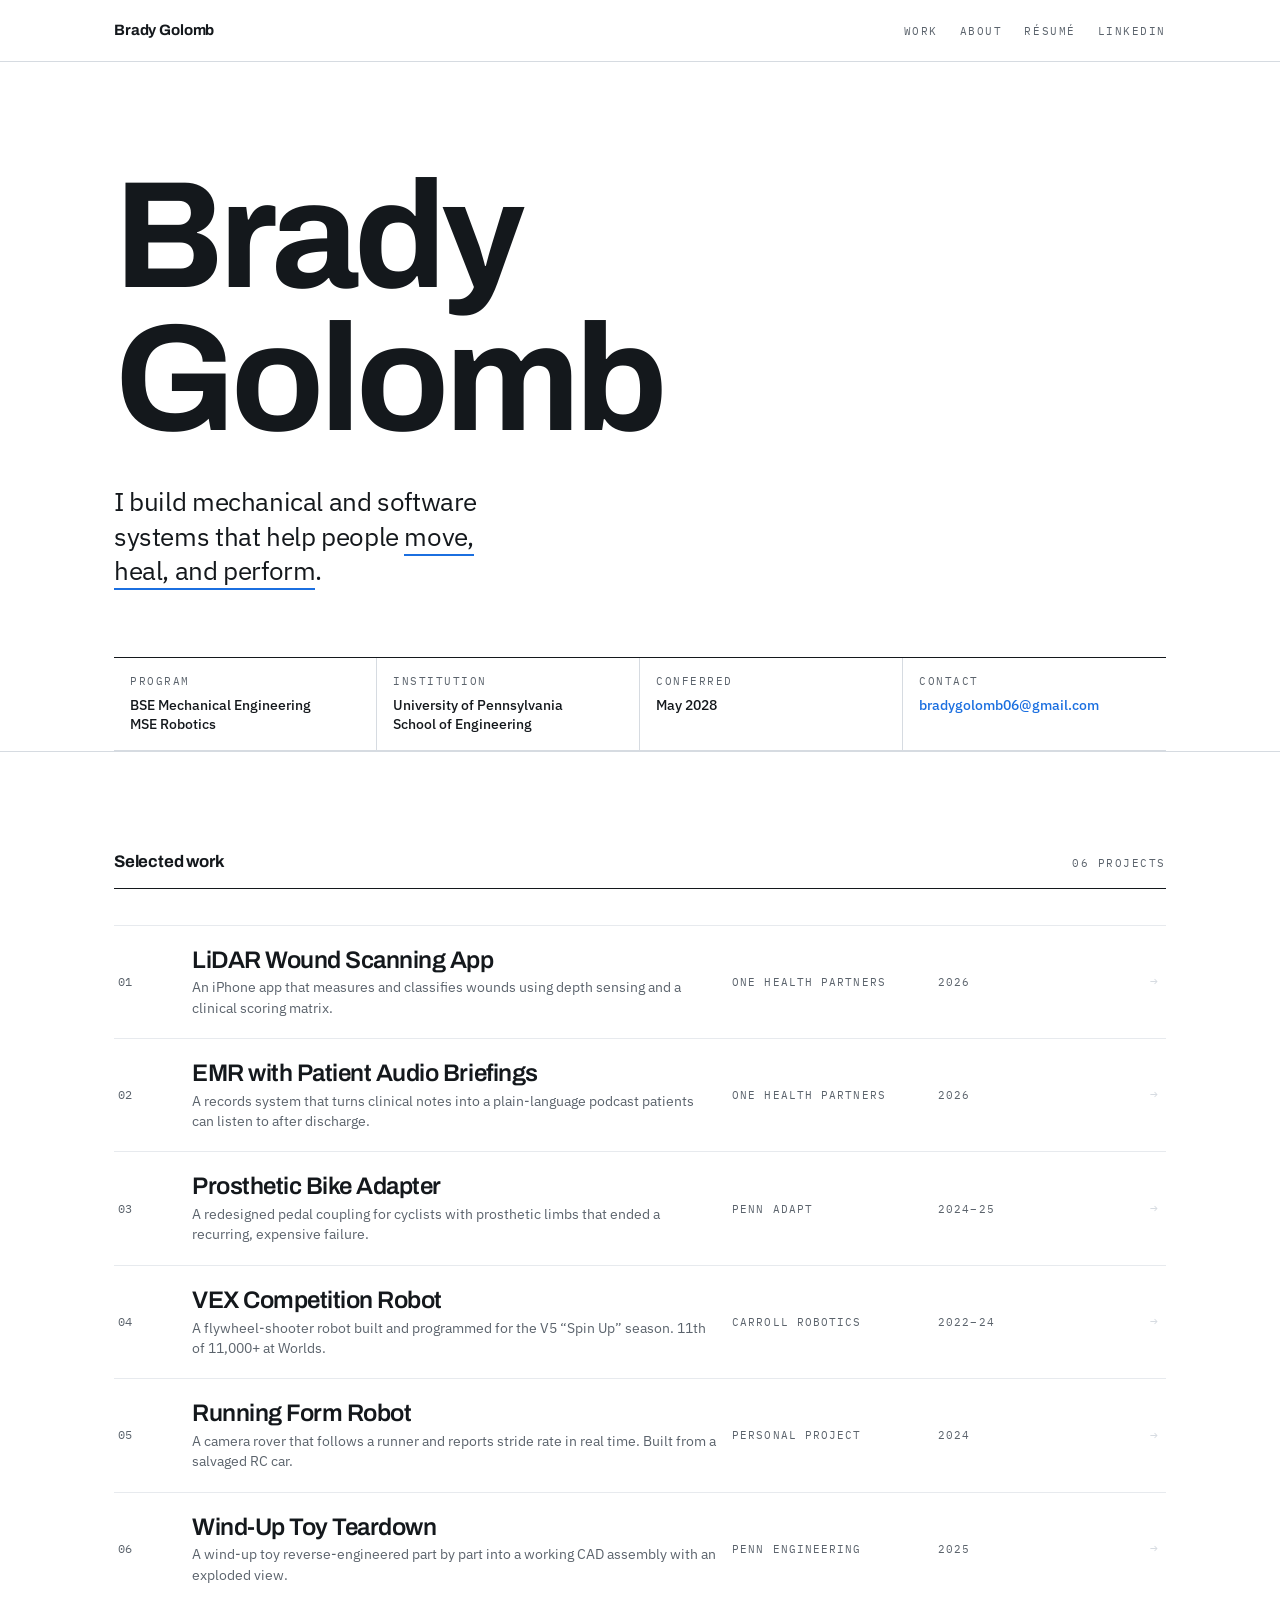
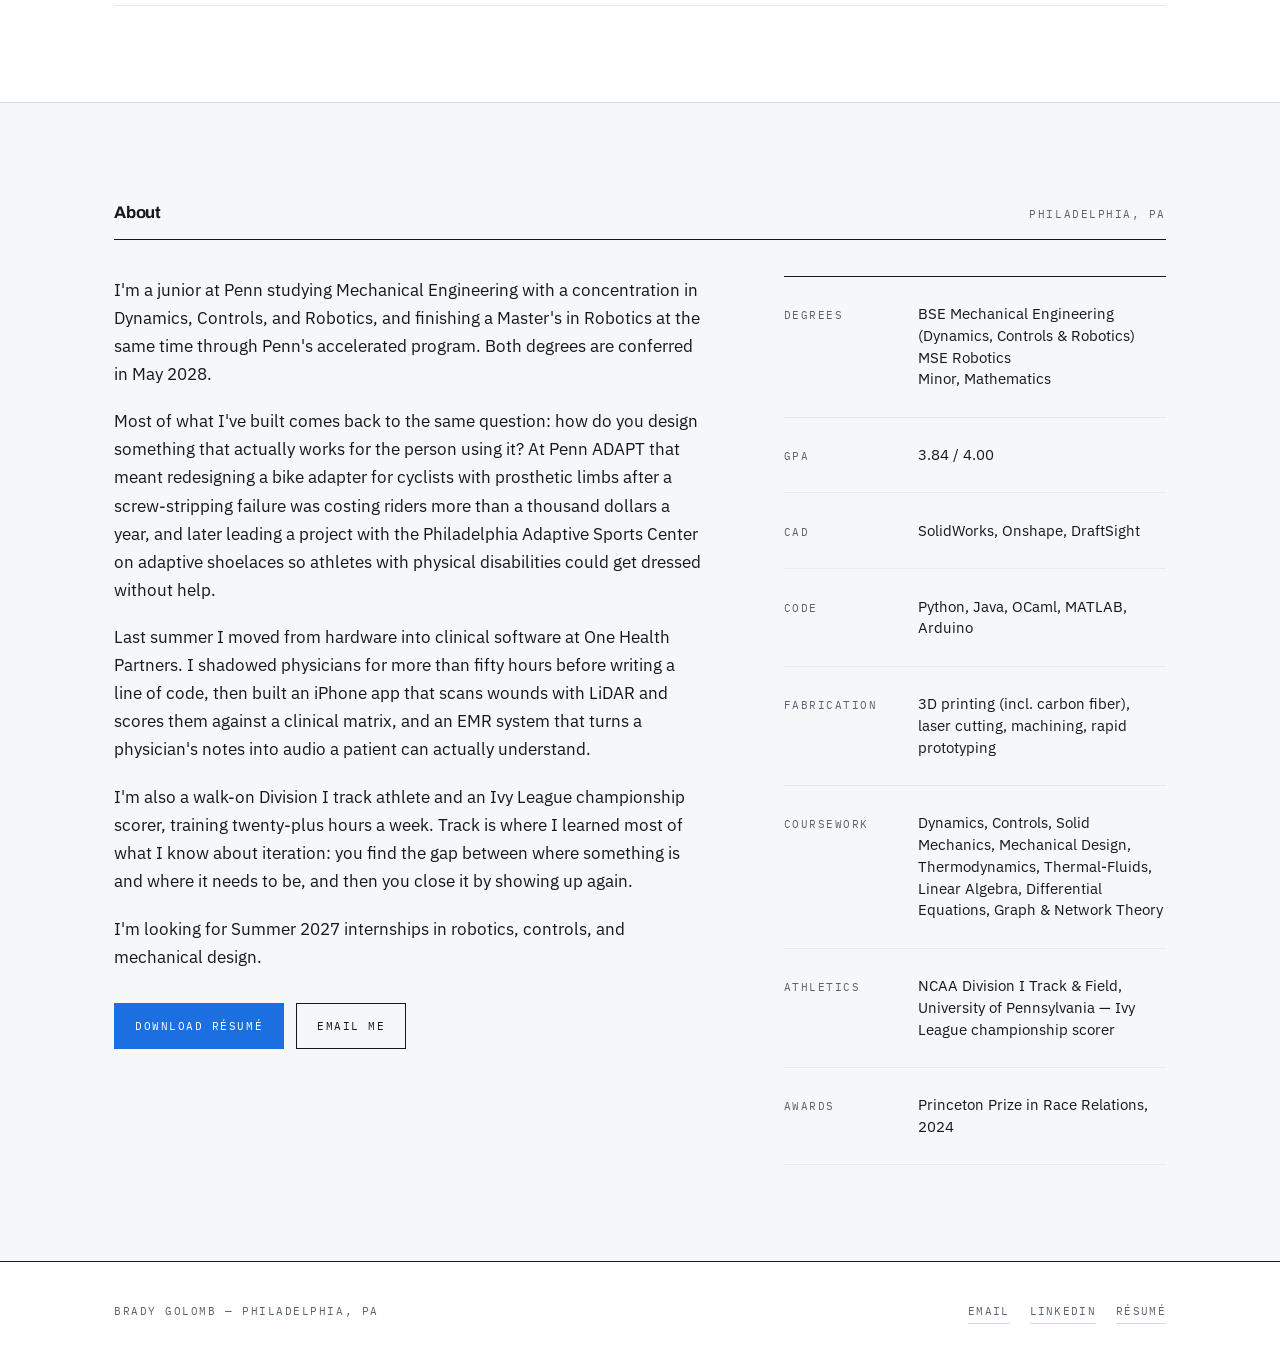
==== index.html @ 54116083 "Add files via upload" ====
<!DOCTYPE html>
<html lang="en">
<head>
<meta charset="utf-8">
<meta name="viewport" content="width=device-width, initial-scale=1">
<title>Brady Golomb — Mechanical Engineering &amp; Robotics</title>
<meta name="description" content="Brady Golomb builds assistive devices, medical software, and robots. BSE Mechanical Engineering and MSE Robotics at the University of Pennsylvania, 2028.">
<link rel="preconnect" href="https://fonts.googleapis.com">
<link rel="preconnect" href="https://fonts.gstatic.com" crossorigin>
<link href="https://fonts.googleapis.com/css2?family=Archivo:wght@600;700&family=IBM+Plex+Mono:wght@400;500&family=IBM+Plex+Sans:wght@400;500;600&display=swap" rel="stylesheet">
<link rel="stylesheet" href="style.css">
</head>
<body>

<header class="masthead">
  <div class="wrap masthead-inner">
    <a class="masthead-name" href="index.html">Brady Golomb</a>
    <nav class="masthead-nav">
      <a href="#work">Work</a>
      <a href="#about">About</a>
      <a href="resume.pdf">Résumé</a>
      <a href="https://www.linkedin.com/in/bradygolomb">LinkedIn</a>
    </nav>
  </div>
</header>

<section class="hero">
  <div class="wrap">
    <h1 class="h-display hero-name">Brady<br>Golomb</h1>
    <p class="hero-line">I build mechanical and software systems that help people <em>move, heal, and perform</em>.</p>
  </div>
  <div class="wrap">
    <div class="titleblock">
      <div class="tb-cell">
        <p class="label">Program</p>
        <p class="tb-val">BSE Mechanical Engineering<br>MSE Robotics</p>
      </div>
      <div class="tb-cell">
        <p class="label">Institution</p>
        <p class="tb-val">University of Pennsylvania<br>School of Engineering</p>
      </div>
      <div class="tb-cell">
        <p class="label">Conferred</p>
        <p class="tb-val">May 2028</p>
      </div>
      <div class="tb-cell">
        <p class="label">Contact</p>
        <p class="tb-val"><a href="mailto:bradygolomb06@gmail.com">bradygolomb06@gmail.com</a></p>
      </div>
    </div>
  </div>
</section>

<!-- ============================ WORK ============================ -->
<section class="band band-sheet" id="work">
  <div class="wrap">
    <div class="band-head">
      <h2>Selected work</h2>
      <p class="label count">06 projects</p>
    </div>

    <div class="index-list">

      <a class="index-row" href="wound-care-app.html">
        <div class="ix-num">01</div>
        <div>
          <div class="ix-title">LiDAR Wound Scanning App</div>
          <div class="ix-sub">An iPhone app that measures and classifies wounds using depth sensing and a clinical scoring matrix.</div>
        </div>
        <div class="ix-meta">One Health Partners</div>
        <div class="ix-meta">2026</div>
        <div class="ix-arrow">→</div>
      </a>

      <a class="index-row" href="emr-podcast.html">
        <div class="ix-num">02</div>
        <div>
          <div class="ix-title">EMR with Patient Audio Briefings</div>
          <div class="ix-sub">A records system that turns clinical notes into a plain-language podcast patients can listen to after discharge.</div>
        </div>
        <div class="ix-meta">One Health Partners</div>
        <div class="ix-meta">2026</div>
        <div class="ix-arrow">→</div>
      </a>

      <a class="index-row" href="bike-adapter.html">
        <div class="ix-num">03</div>
        <div>
          <div class="ix-title">Prosthetic Bike Adapter</div>
          <div class="ix-sub">A redesigned pedal coupling for cyclists with prosthetic limbs that ended a recurring, expensive failure.</div>
        </div>
        <div class="ix-meta">Penn ADAPT</div>
        <div class="ix-meta">2024–25</div>
        <div class="ix-arrow">→</div>
      </a>

      <a class="index-row" href="vex-robot.html">
        <div class="ix-num">04</div>
        <div>
          <div class="ix-title">VEX Competition Robot</div>
          <div class="ix-sub">A flywheel-shooter robot built and programmed for the V5 “Spin Up” season. 11th of 11,000+ at Worlds.</div>
        </div>
        <div class="ix-meta">Carroll Robotics</div>
        <div class="ix-meta">2022–24</div>
        <div class="ix-arrow">→</div>
      </a>

      <a class="index-row" href="running-robot.html">
        <div class="ix-num">05</div>
        <div>
          <div class="ix-title">Running Form Robot</div>
          <div class="ix-sub">A camera rover that follows a runner and reports stride rate in real time. Built from a salvaged RC car.</div>
        </div>
        <div class="ix-meta">Personal project</div>
        <div class="ix-meta">2024</div>
        <div class="ix-arrow">→</div>
      </a>

      <a class="index-row" href="wind-up-toy.html">
        <div class="ix-num">06</div>
        <div>
          <div class="ix-title">Wind-Up Toy Teardown</div>
          <div class="ix-sub">A wind-up toy reverse-engineered part by part into a working CAD assembly with an exploded view.</div>
        </div>
        <div class="ix-meta">Penn Engineering</div>
        <div class="ix-meta">2025</div>
        <div class="ix-arrow">→</div>
      </a>

    </div>
  </div>
</section>

<!-- ============================ ABOUT ============================ -->
<section class="band" id="about">
  <div class="wrap">
    <div class="band-head">
      <h2>About</h2>
      <p class="label count">Philadelphia, PA</p>
    </div>

    <div class="about-grid">
      <div class="prose">
        <p>I'm a junior at Penn studying Mechanical Engineering with a concentration in Dynamics, Controls, and Robotics, and finishing a Master's in Robotics at the same time through Penn's accelerated program. Both degrees are conferred in May 2028.</p>

        <p>Most of what I've built comes back to the same question: how do you design something that actually works for the person using it? At Penn ADAPT that meant redesigning a bike adapter for cyclists with prosthetic limbs after a screw-stripping failure was costing riders more than a thousand dollars a year, and later leading a project with the Philadelphia Adaptive Sports Center on adaptive shoelaces so athletes with physical disabilities could get dressed without help.</p>

        <p>Last summer I moved from hardware into clinical software at One Health Partners. I shadowed physicians for more than fifty hours before writing a line of code, then built an iPhone app that scans wounds with LiDAR and scores them against a clinical matrix, and an EMR system that turns a physician's notes into audio a patient can actually understand.</p>

        <p>I'm also a walk-on Division I track athlete and an Ivy League championship scorer, training twenty-plus hours a week. Track is where I learned most of what I know about iteration: you find the gap between where something is and where it needs to be, and then you close it by showing up again.</p>

        <p>I'm looking for Summer 2027 internships in robotics, controls, and mechanical design.</p>

        <div class="btn-row">
          <a class="btn btn-primary" href="resume.pdf">Download résumé</a>
          <a class="btn" href="mailto:bradygolomb06@gmail.com">Email me</a>
        </div>
      </div>

      <div>
        <div class="spec-table">
          <div class="spec-row">
            <p class="label">Degrees</p>
            <p class="spec-val">BSE Mechanical Engineering (Dynamics, Controls &amp; Robotics)<br>MSE Robotics<br>Minor, Mathematics</p>
          </div>
          <div class="spec-row">
            <p class="label">GPA</p>
            <p class="spec-val">3.84 / 4.00</p>
          </div>
          <div class="spec-row">
            <p class="label">CAD</p>
            <p class="spec-val">SolidWorks, Onshape, DraftSight</p>
          </div>
          <div class="spec-row">
            <p class="label">Code</p>
            <p class="spec-val">Python, Java, OCaml, MATLAB, Arduino</p>
          </div>
          <div class="spec-row">
            <p class="label">Fabrication</p>
            <p class="spec-val">3D printing (incl. carbon fiber), laser cutting, machining, rapid prototyping</p>
          </div>
          <div class="spec-row">
            <p class="label">Coursework</p>
            <p class="spec-val">Dynamics, Controls, Solid Mechanics, Mechanical Design, Thermodynamics, Thermal-Fluids, Linear Algebra, Differential Equations, Graph &amp; Network Theory</p>
          </div>
          <div class="spec-row">
            <p class="label">Athletics</p>
            <p class="spec-val">NCAA Division I Track &amp; Field, University of Pennsylvania — Ivy League championship scorer</p>
          </div>
          <div class="spec-row">
            <p class="label">Awards</p>
            <p class="spec-val">Princeton Prize in Race Relations, 2024</p>
          </div>
        </div>
      </div>
    </div>
  </div>
</section>

<footer class="foot">
  <div class="wrap foot-inner">
    <p class="label">Brady Golomb — Philadelphia, PA</p>
    <div class="foot-links">
      <a href="mailto:bradygolomb06@gmail.com">Email</a>
      <a href="https://www.linkedin.com/in/bradygolomb">LinkedIn</a>
      <a href="resume.pdf">Résumé</a>
    </div>
  </div>
</footer>

</body>
</html>
---- style.css ----
/* ============================================================
   Brady Golomb — portfolio
   Visual system: engineering drawing sheet
   ============================================================ */

:root {
  --paper:      #F6F7F9;
  --sheet:      #FFFFFF;
  --ink:        #14181C;
  --graphite:   #5B636C;
  --rule:       #D6DBE1;
  --rule-soft:  #E7EAEE;
  --select:     #1B6FE0;
  --select-dim: #E8F0FC;

  --f-display: 'Archivo', 'Helvetica Neue', Arial, sans-serif;
  --f-body:    'IBM Plex Sans', system-ui, sans-serif;
  --f-mono:    'IBM Plex Mono', ui-monospace, monospace;

  --gutter: clamp(20px, 5vw, 64px);
  --maxw: 1180px;
}

*, *::before, *::after { box-sizing: border-box; }

html { -webkit-text-size-adjust: 100%; }

body {
  margin: 0;
  background: var(--paper);
  color: var(--ink);
  font-family: var(--f-body);
  font-size: 17px;
  line-height: 1.65;
  -webkit-font-smoothing: antialiased;
}

a { color: inherit; }

img { max-width: 100%; display: block; }

.wrap {
  max-width: var(--maxw);
  margin: 0 auto;
  padding: 0 var(--gutter);
}

/* ---------- shared type roles ---------- */

.label {
  font-family: var(--f-mono);
  font-size: 11px;
  letter-spacing: 0.14em;
  text-transform: uppercase;
  color: var(--graphite);
  margin: 0;
}

.h-display {
  font-family: var(--f-display);
  font-weight: 700;
  letter-spacing: -0.03em;
  line-height: 0.94;
  margin: 0;
}

.prose p {
  margin: 0 0 1.15em;
  max-width: 68ch;
}

.prose p:last-child { margin-bottom: 0; }

.prose strong { font-weight: 600; }

/* ============================================================
   MASTHEAD
   ============================================================ */

.masthead {
  border-bottom: 1px solid var(--rule);
  background: var(--sheet);
}

.masthead-inner {
  display: flex;
  align-items: baseline;
  justify-content: space-between;
  gap: 24px;
  padding-top: 18px;
  padding-bottom: 18px;
  flex-wrap: wrap;
}

.masthead-name {
  font-family: var(--f-display);
  font-weight: 700;
  font-size: 15px;
  letter-spacing: -0.01em;
  text-decoration: none;
}

.masthead-nav {
  display: flex;
  gap: 22px;
}

.masthead-nav a {
  font-family: var(--f-mono);
  font-size: 11px;
  letter-spacing: 0.14em;
  text-transform: uppercase;
  color: var(--graphite);
  text-decoration: none;
  padding-bottom: 2px;
  border-bottom: 1px solid transparent;
  transition: color .15s ease, border-color .15s ease;
}

.masthead-nav a:hover,
.masthead-nav a:focus-visible {
  color: var(--select);
  border-bottom-color: var(--select);
}

/* ============================================================
   HERO  (home)
   ============================================================ */

.hero {
  background: var(--sheet);
  border-bottom: 1px solid var(--rule);
  padding-top: clamp(56px, 9vw, 104px);
  padding-bottom: 0;
}

.hero-name {
  font-size: clamp(3.4rem, 13vw, 9.5rem);
  margin-bottom: 0.22em;
}

.hero-line {
  font-size: clamp(1.15rem, 2.4vw, 1.6rem);
  line-height: 1.35;
  font-weight: 400;
  max-width: 26ch;
  letter-spacing: -0.015em;
  margin: 0 0 clamp(40px, 6vw, 68px);
}

.hero-line em {
  font-style: normal;
  border-bottom: 2px solid var(--select);
  padding-bottom: 1px;
}

/* ---------- title block: the signature element ---------- */

.titleblock {
  border-top: 1px solid var(--ink);
  display: grid;
  grid-template-columns: repeat(4, 1fr);
}

.tb-cell {
  border-right: 1px solid var(--rule);
  border-bottom: 1px solid var(--rule);
  padding: 14px 16px 16px;
  min-height: 82px;
}

.tb-cell:nth-child(4n) { border-right: none; }

.tb-cell .label { margin-bottom: 6px; }

.tb-val {
  font-family: var(--f-body);
  font-size: 14px;
  font-weight: 500;
  line-height: 1.35;
  margin: 0;
}

.tb-val a { color: var(--select); text-decoration: none; }
.tb-val a:hover { text-decoration: underline; }

/* ============================================================
   SECTION SCAFFOLD
   ============================================================ */

.band { padding: clamp(56px, 8vw, 96px) 0; }

.band-sheet { background: var(--sheet); border-bottom: 1px solid var(--rule); }

.band-head {
  display: flex;
  align-items: baseline;
  gap: 16px;
  border-bottom: 1px solid var(--ink);
  padding-bottom: 12px;
  margin-bottom: 36px;
}

.band-head h2 {
  font-family: var(--f-display);
  font-weight: 700;
  font-size: 1.05rem;
  letter-spacing: -0.01em;
  margin: 0;
}

.band-head .count { margin-left: auto; }

/* ============================================================
   PROJECT INDEX  (bill-of-materials table)
   ============================================================ */

.index-list { border-top: 1px solid var(--rule-soft); }

.index-row {
  display: grid;
  grid-template-columns: 58px minmax(0, 1fr) 190px 130px 74px;
  align-items: center;
  gap: 16px;
  padding: 20px 8px 20px 4px;
  border-bottom: 1px solid var(--rule-soft);
  text-decoration: none;
  color: inherit;
  transition: background .14s ease, padding-left .14s ease;
}

.index-row:hover,
.index-row:focus-visible {
  background: var(--select-dim);
  padding-left: 14px;
  outline: none;
}

.index-row:focus-visible { box-shadow: inset 3px 0 0 var(--select); }

.ix-num {
  font-family: var(--f-mono);
  font-size: 12px;
  color: var(--graphite);
  letter-spacing: 0.04em;
}

.index-row:hover .ix-num { color: var(--select); }

.ix-title {
  font-family: var(--f-display);
  font-weight: 600;
  font-size: clamp(1.15rem, 2.2vw, 1.5rem);
  letter-spacing: -0.02em;
  line-height: 1.2;
}

.ix-sub {
  font-size: 14px;
  color: var(--graphite);
  line-height: 1.45;
  margin-top: 3px;
}

.ix-meta {
  font-family: var(--f-mono);
  font-size: 11px;
  letter-spacing: 0.1em;
  text-transform: uppercase;
  color: var(--graphite);
}

.ix-arrow {
  font-family: var(--f-mono);
  font-size: 13px;
  color: var(--rule);
  text-align: right;
  transition: color .14s ease, transform .14s ease;
}

.index-row:hover .ix-arrow {
  color: var(--select);
  transform: translateX(4px);
}

@media (max-width: 860px) {
  .index-row {
    grid-template-columns: 40px minmax(0, 1fr) 30px;
    gap: 12px;
    padding: 18px 4px;
  }
  .index-row .ix-meta { display: none; }
  .ix-sub { font-size: 13.5px; }
}

/* ============================================================
   ABOUT
   ============================================================ */

.about-grid {
  display: grid;
  grid-template-columns: minmax(0, 1.55fr) minmax(0, 1fr);
  gap: clamp(32px, 6vw, 80px);
  align-items: start;
}

@media (max-width: 820px) {
  .about-grid { grid-template-columns: 1fr; }
}

.spec-table { border-top: 1px solid var(--ink); }

.spec-row {
  display: grid;
  grid-template-columns: 120px minmax(0, 1fr);
  gap: 14px;
  padding: 12px 0;
  border-bottom: 1px solid var(--rule-soft);
  align-items: baseline;
}

.spec-row .label { padding-top: 2px; }

.spec-val { font-size: 14.5px; line-height: 1.5; }

/* ============================================================
   BUTTONS
   ============================================================ */

.btn-row { display: flex; flex-wrap: wrap; gap: 12px; margin-top: 32px; }

.btn {
  display: inline-flex;
  align-items: center;
  gap: 10px;
  font-family: var(--f-mono);
  font-size: 11px;
  letter-spacing: 0.14em;
  text-transform: uppercase;
  text-decoration: none;
  padding: 13px 20px;
  border: 1px solid var(--ink);
  color: var(--ink);
  background: transparent;
  transition: background .15s ease, color .15s ease, border-color .15s ease;
}

.btn:hover, .btn:focus-visible {
  background: var(--ink);
  color: var(--sheet);
}

.btn-primary {
  background: var(--select);
  border-color: var(--select);
  color: #fff;
}

.btn-primary:hover, .btn-primary:focus-visible {
  background: var(--ink);
  border-color: var(--ink);
  color: #fff;
}

/* ============================================================
   PROJECT PAGE
   ============================================================ */

.sheet-head {
  background: var(--sheet);
  border-bottom: 1px solid var(--rule);
  padding-top: clamp(40px, 6vw, 72px);
}

.sheet-eyebrow {
  display: flex;
  gap: 14px;
  align-items: baseline;
  margin-bottom: 20px;
}

.sheet-eyebrow .rule-fill {
  flex: 1;
  height: 1px;
  background: var(--rule);
}

.sheet-title {
  font-size: clamp(2.1rem, 6vw, 4.1rem);
  margin-bottom: 0.3em;
  max-width: 20ch;
}

.sheet-standfirst {
  font-size: clamp(1.05rem, 2vw, 1.28rem);
  line-height: 1.45;
  color: var(--graphite);
  max-width: 54ch;
  margin: 0 0 clamp(36px, 5vw, 56px);
  letter-spacing: -0.01em;
}

.sheet-body { padding: clamp(48px, 7vw, 84px) 0; }

.sheet-section { margin-bottom: clamp(48px, 7vw, 76px); }

.sheet-section:last-child { margin-bottom: 0; }

.sheet-section > h2 {
  font-family: var(--f-mono);
  font-size: 11px;
  letter-spacing: 0.14em;
  text-transform: uppercase;
  color: var(--select);
  font-weight: 500;
  border-top: 1px solid var(--ink);
  padding-top: 10px;
  margin: 0 0 20px;
}

/* ---------- figures ---------- */

figure { margin: 32px 0; }

.fig-grid {
  display: grid;
  grid-template-columns: 1fr 1fr;
  gap: 20px;
  margin: 32px 0;
}

.fig-grid figure { margin: 0; }

@media (max-width: 700px) {
  .fig-grid { grid-template-columns: 1fr; }
}

figure img { border: 1px solid var(--rule); background: var(--sheet); }

figcaption {
  font-family: var(--f-mono);
  font-size: 11px;
  letter-spacing: 0.06em;
  color: var(--graphite);
  margin-top: 10px;
  line-height: 1.5;
}

figcaption b {
  color: var(--ink);
  font-weight: 500;
  letter-spacing: 0.12em;
  text-transform: uppercase;
}

/* image placeholder — replace with <img> when photos are ready */
.img-slot {
  border: 1px dashed var(--rule);
  background:
    repeating-linear-gradient(45deg, transparent 0 9px, var(--rule-soft) 9px 10px);
  aspect-ratio: 4 / 3;
  display: flex;
  align-items: center;
  justify-content: center;
  padding: 20px;
  text-align: center;
}

.img-slot span {
  font-family: var(--f-mono);
  font-size: 11px;
  letter-spacing: 0.08em;
  color: var(--graphite);
  background: var(--paper);
  padding: 6px 10px;
  border: 1px solid var(--rule);
}

.img-slot-wide { aspect-ratio: 16 / 9; }

/* ---------- outcome callouts ---------- */

.outcomes {
  display: grid;
  grid-template-columns: repeat(auto-fit, minmax(180px, 1fr));
  border-top: 1px solid var(--ink);
  margin-top: 8px;
}

.outcome {
  border-right: 1px solid var(--rule);
  border-bottom: 1px solid var(--rule);
  padding: 18px 18px 20px;
}

.outcome:last-child { border-right: none; }

.outcome-fig {
  font-family: var(--f-display);
  font-weight: 700;
  font-size: clamp(1.8rem, 4vw, 2.5rem);
  letter-spacing: -0.03em;
  line-height: 1;
  margin: 0 0 8px;
}

.outcome-txt { font-size: 13.5px; line-height: 1.45; color: var(--graphite); margin: 0; }

@media (max-width: 620px) {
  .outcome { border-right: none; }
}

/* ---------- sheet footer nav ---------- */

.sheet-nav {
  border-top: 1px solid var(--ink);
  display: grid;
  grid-template-columns: 1fr 1fr;
}

.sheet-nav a {
  padding: 26px 4px 30px;
  text-decoration: none;
  transition: background .14s ease;
}

.sheet-nav a:hover, .sheet-nav a:focus-visible { background: var(--select-dim); }

.sheet-nav .nav-next { text-align: right; border-left: 1px solid var(--rule); padding-right: 16px; }
.sheet-nav .nav-prev { padding-left: 4px; }

.nav-ttl {
  font-family: var(--f-display);
  font-weight: 600;
  font-size: 1.05rem;
  letter-spacing: -0.015em;
  margin-top: 5px;
  line-height: 1.25;
}

.sheet-nav a:hover .nav-ttl { color: var(--select); }

/* ============================================================
   FOOTER
   ============================================================ */

.foot {
  background: var(--sheet);
  border-top: 1px solid var(--ink);
  padding: 40px 0 48px;
}

.foot-inner {
  display: flex;
  justify-content: space-between;
  align-items: baseline;
  gap: 20px;
  flex-wrap: wrap;
}

.foot-links { display: flex; gap: 20px; flex-wrap: wrap; }

.foot-links a {
  font-family: var(--f-mono);
  font-size: 11px;
  letter-spacing: 0.12em;
  text-transform: uppercase;
  color: var(--graphite);
  text-decoration: none;
  border-bottom: 1px solid var(--rule);
  padding-bottom: 2px;
}

.foot-links a:hover, .foot-links a:focus-visible {
  color: var(--select);
  border-bottom-color: var(--select);
}

/* ============================================================
   A11Y / MOTION
   ============================================================ */

:focus-visible { outline: 2px solid var(--select); outline-offset: 2px; }

@media (prefers-reduced-motion: reduce) {
  * { transition: none !important; animation: none !important; }
}

@media (max-width: 560px) {
  .titleblock { grid-template-columns: repeat(2, 1fr); }
  .tb-cell:nth-child(4n) { border-right: 1px solid var(--rule); }
  .tb-cell:nth-child(2n) { border-right: none; }
  .sheet-nav { grid-template-columns: 1fr; }
  .sheet-nav .nav-next { text-align: left; border-left: none; border-top: 1px solid var(--rule); padding-left: 4px; }
}
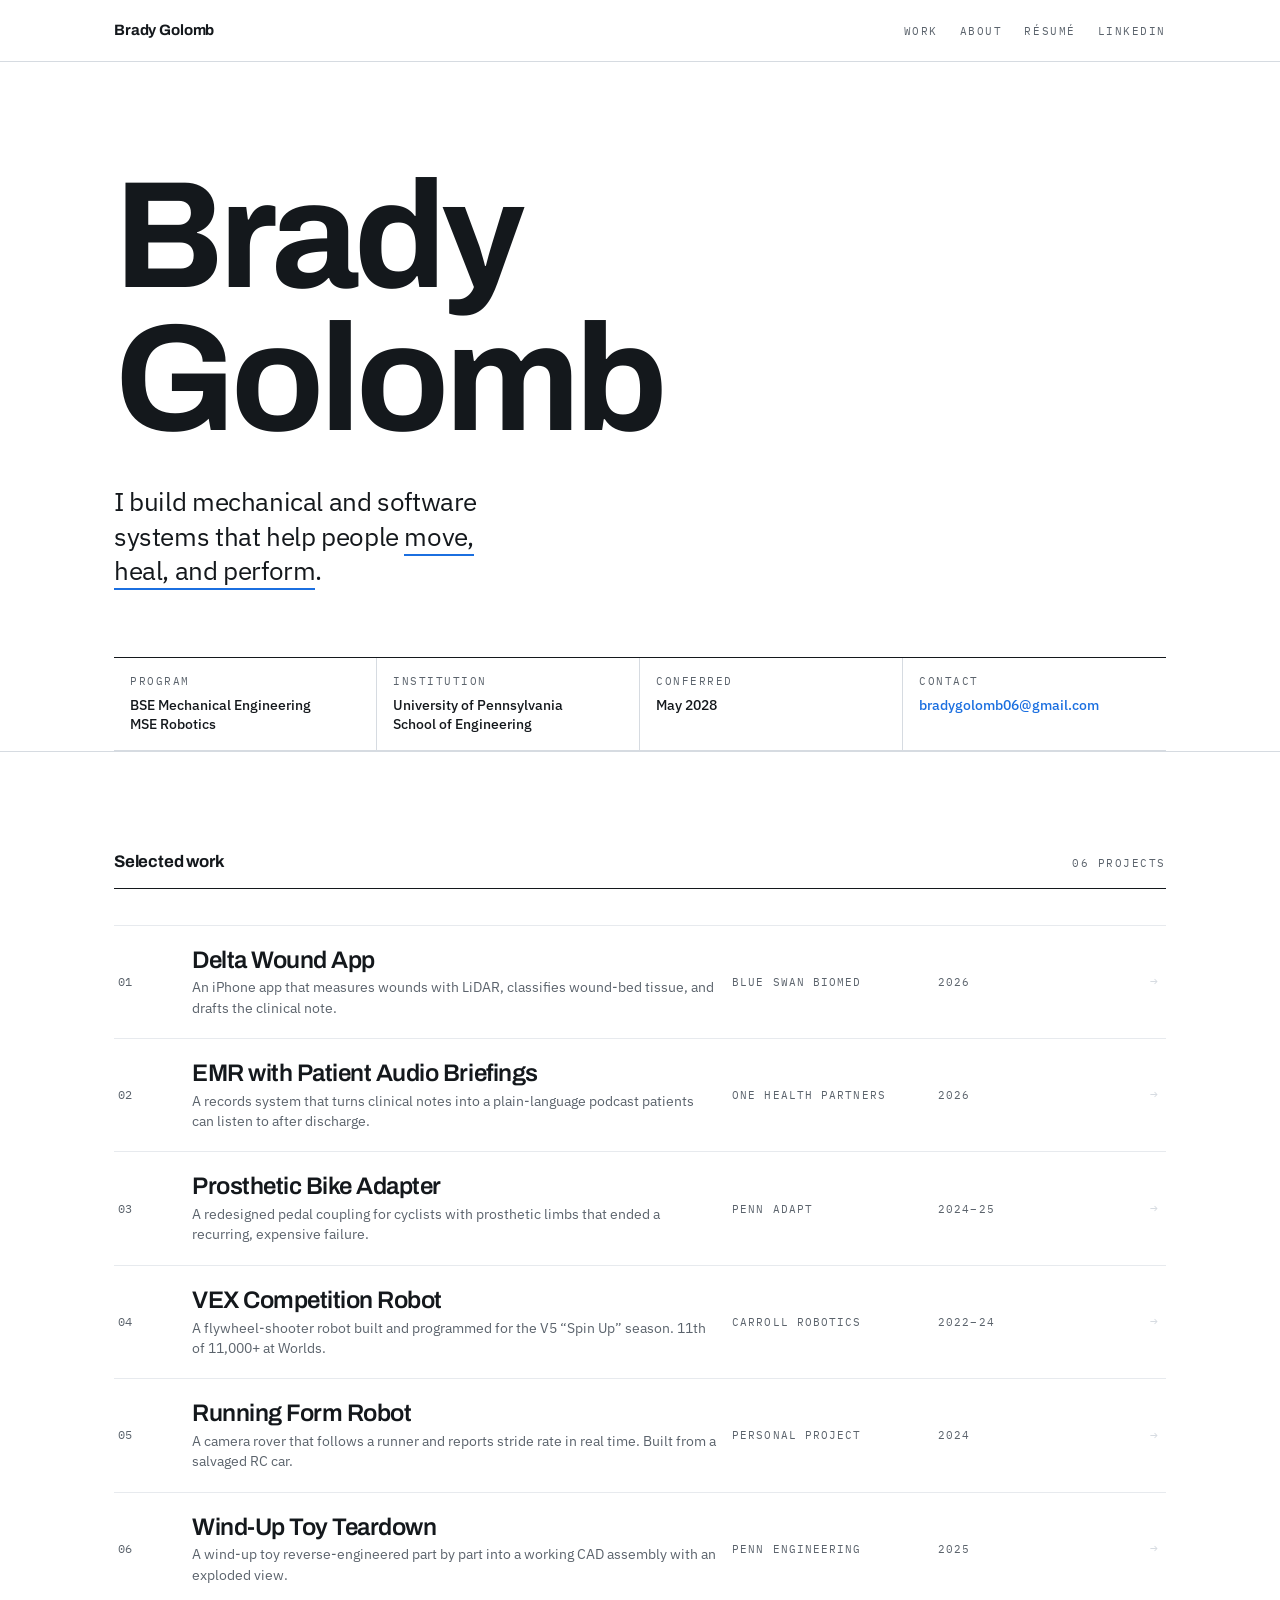
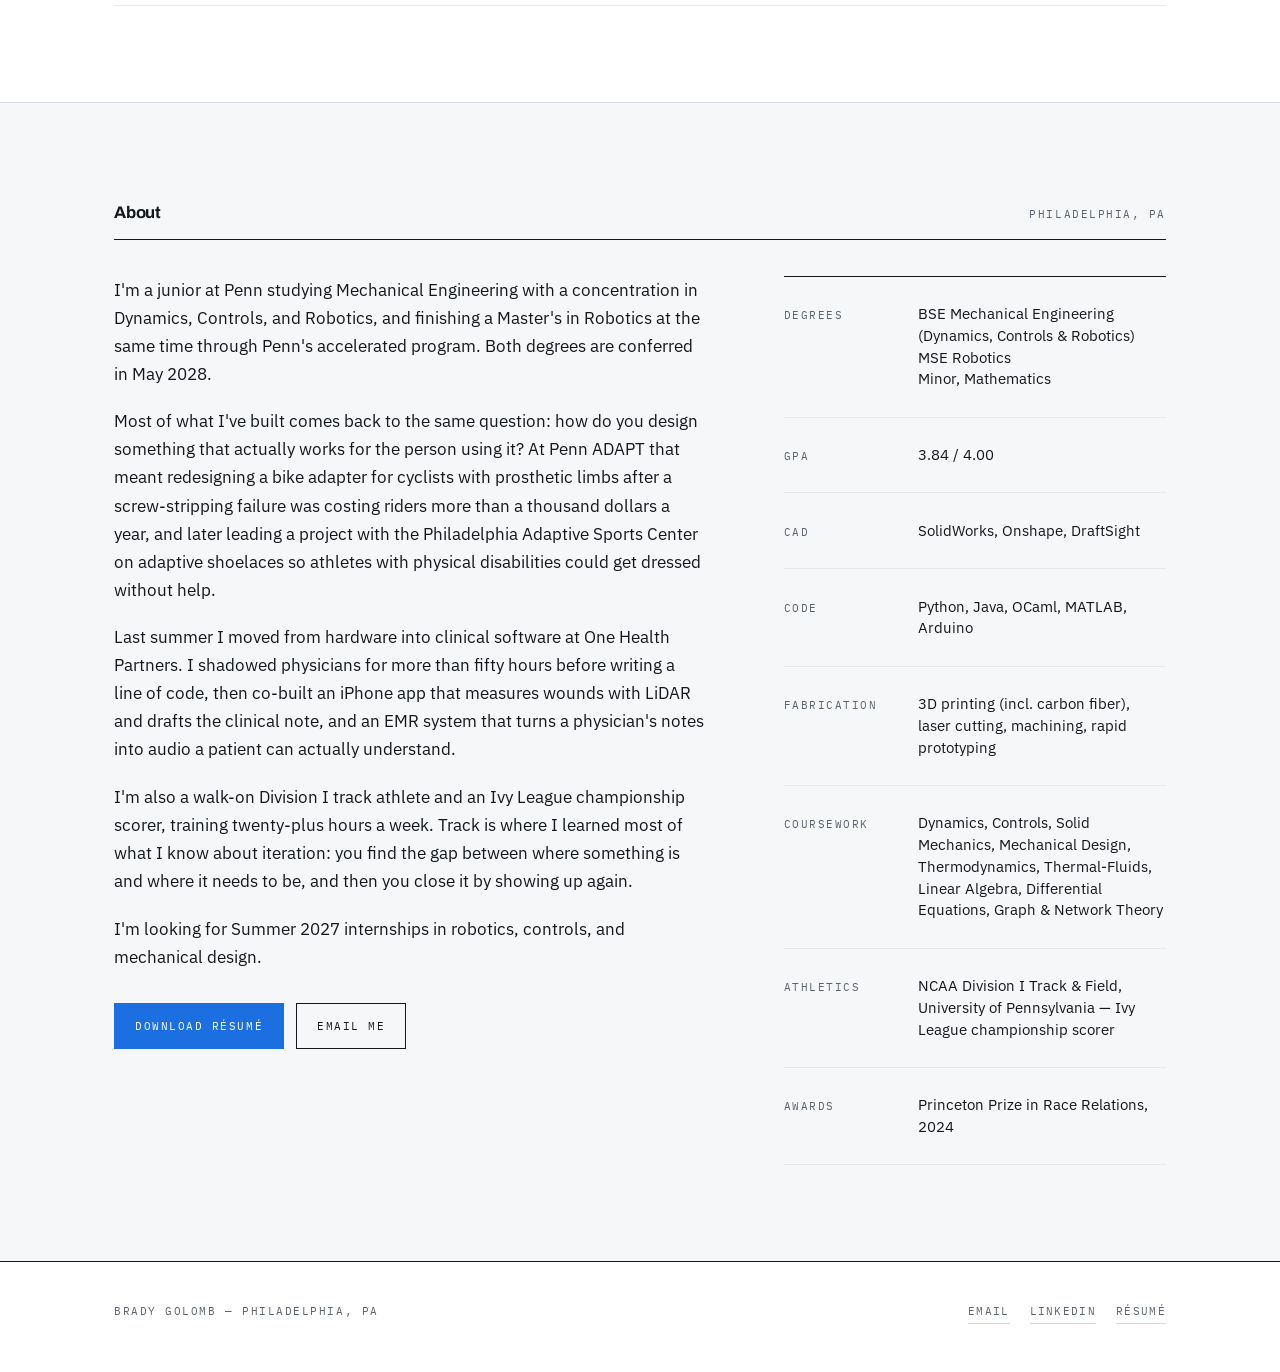
==== commit 8510cfac: "Add files via upload" ====
--- a/index.html
+++ b/index.html
@@ -64,10 +64,10 @@
       <a class="index-row" href="wound-care-app.html">
         <div class="ix-num">01</div>
         <div>
-          <div class="ix-title">LiDAR Wound Scanning App</div>
-          <div class="ix-sub">An iPhone app that measures and classifies wounds using depth sensing and a clinical scoring matrix.</div>
-        </div>
-        <div class="ix-meta">One Health Partners</div>
+          <div class="ix-title">Delta Wound App</div>
+          <div class="ix-sub">An iPhone app that measures wounds with LiDAR, classifies wound-bed tissue, and drafts the clinical note.</div>
+        </div>
+        <div class="ix-meta">Blue Swan BioMed</div>
         <div class="ix-meta">2026</div>
         <div class="ix-arrow">→</div>
       </a>
@@ -145,7 +145,7 @@
 
         <p>Most of what I've built comes back to the same question: how do you design something that actually works for the person using it? At Penn ADAPT that meant redesigning a bike adapter for cyclists with prosthetic limbs after a screw-stripping failure was costing riders more than a thousand dollars a year, and later leading a project with the Philadelphia Adaptive Sports Center on adaptive shoelaces so athletes with physical disabilities could get dressed without help.</p>
 
-        <p>Last summer I moved from hardware into clinical software at One Health Partners. I shadowed physicians for more than fifty hours before writing a line of code, then built an iPhone app that scans wounds with LiDAR and scores them against a clinical matrix, and an EMR system that turns a physician's notes into audio a patient can actually understand.</p>
+        <p>Last summer I moved from hardware into clinical software at One Health Partners. I shadowed physicians for more than fifty hours before writing a line of code, then co-built an iPhone app that measures wounds with LiDAR and drafts the clinical note, and an EMR system that turns a physician's notes into audio a patient can actually understand.</p>
 
         <p>I'm also a walk-on Division I track athlete and an Ivy League championship scorer, training twenty-plus hours a week. Track is where I learned most of what I know about iteration: you find the gap between where something is and where it needs to be, and then you close it by showing up again.</p>
 
--- a/style.css
+++ b/style.css
@@ -593,3 +593,34 @@
   .sheet-nav { grid-template-columns: 1fr; }
   .sheet-nav .nav-next { text-align: left; border-left: none; border-top: 1px solid var(--rule); padding-left: 4px; }
 }
+
+/* ============================================================
+   PORTRAIT FIGURES — phone screenshots
+   ============================================================ */
+
+.fig-grid-3 { grid-template-columns: repeat(3, 1fr); }
+
+@media (max-width: 780px) {
+  .fig-grid-3 { grid-template-columns: 1fr; }
+}
+
+.fig-portrait img {
+  max-width: 320px;
+  margin-left: auto;
+  margin-right: auto;
+  border: none;
+  background: transparent;
+}
+
+.fig-portrait figcaption { text-align: center; }
+
+@media (max-width: 780px) {
+  .fig-portrait img { max-width: 280px; }
+}
+
+/* portrait placeholder, used before screenshots are added */
+.img-slot-portrait {
+  aspect-ratio: 9 / 19.5;
+  max-width: 320px;
+  margin: 0 auto;
+}
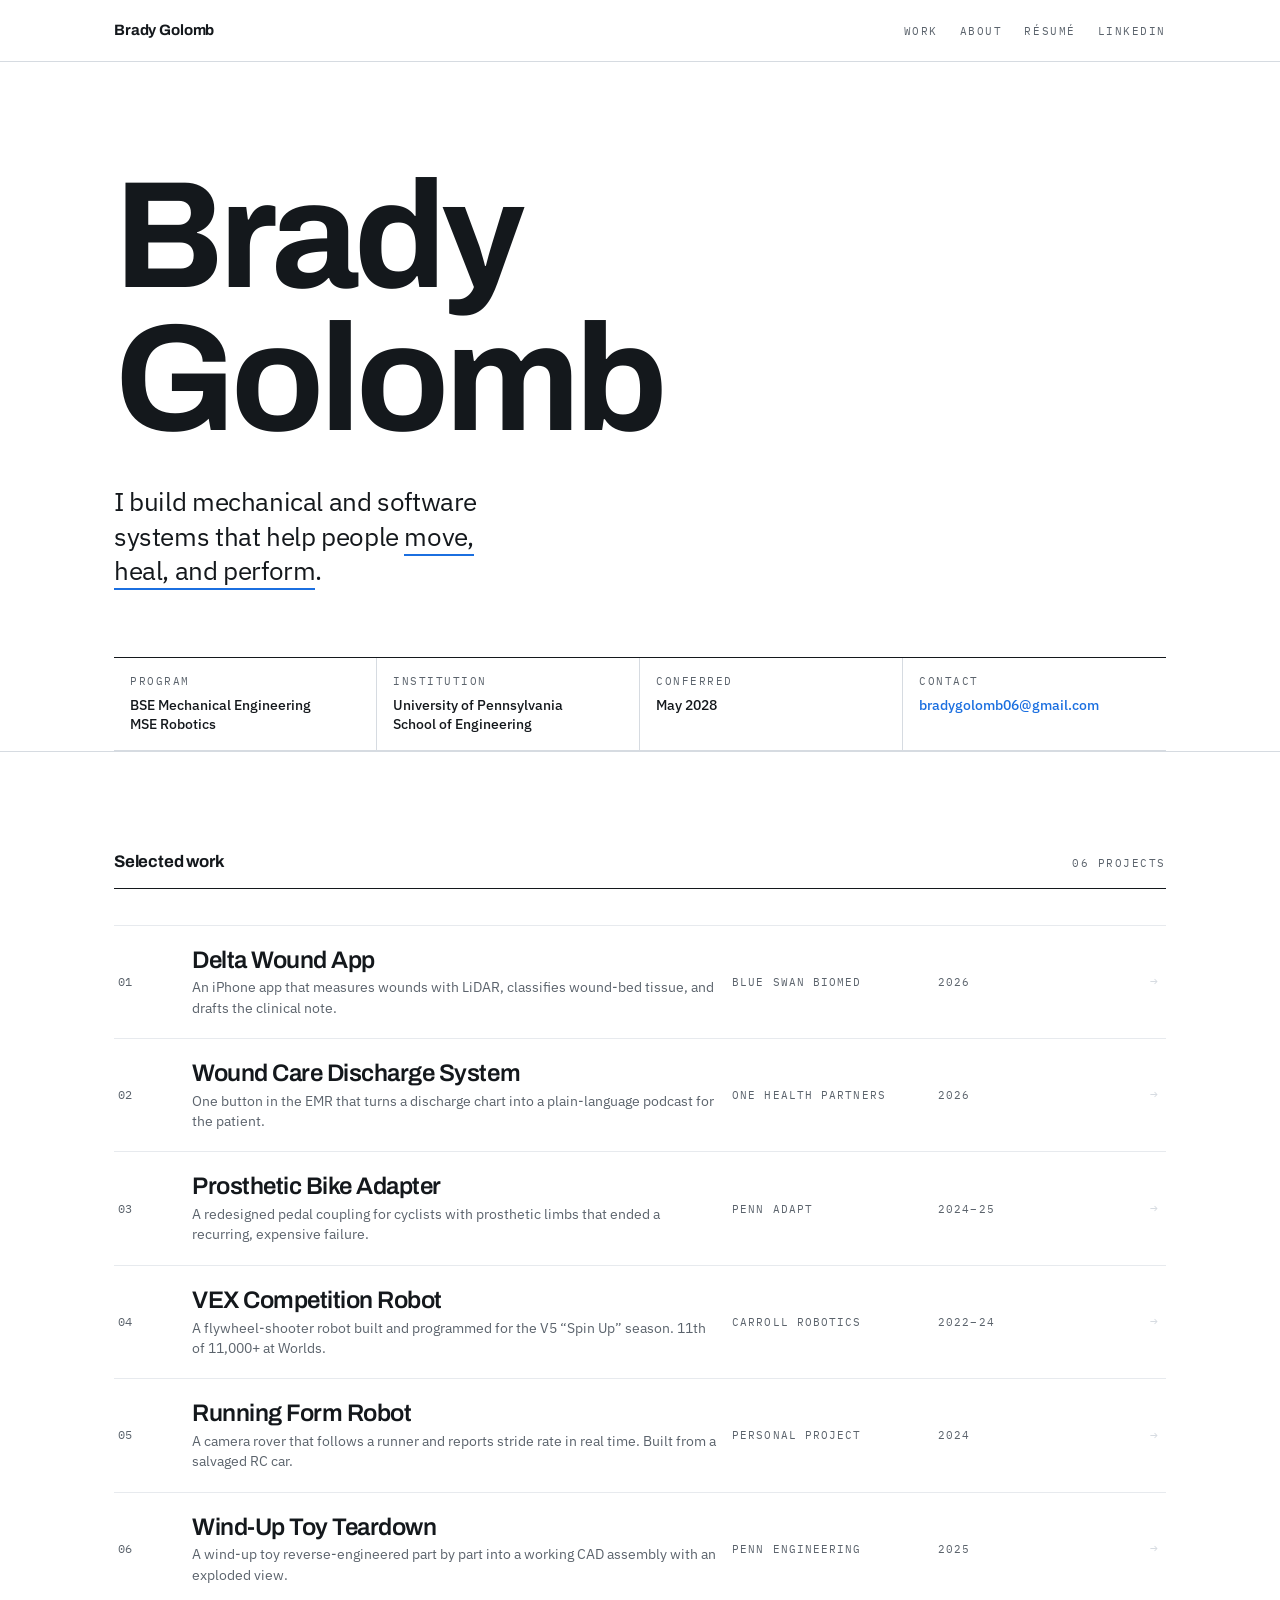
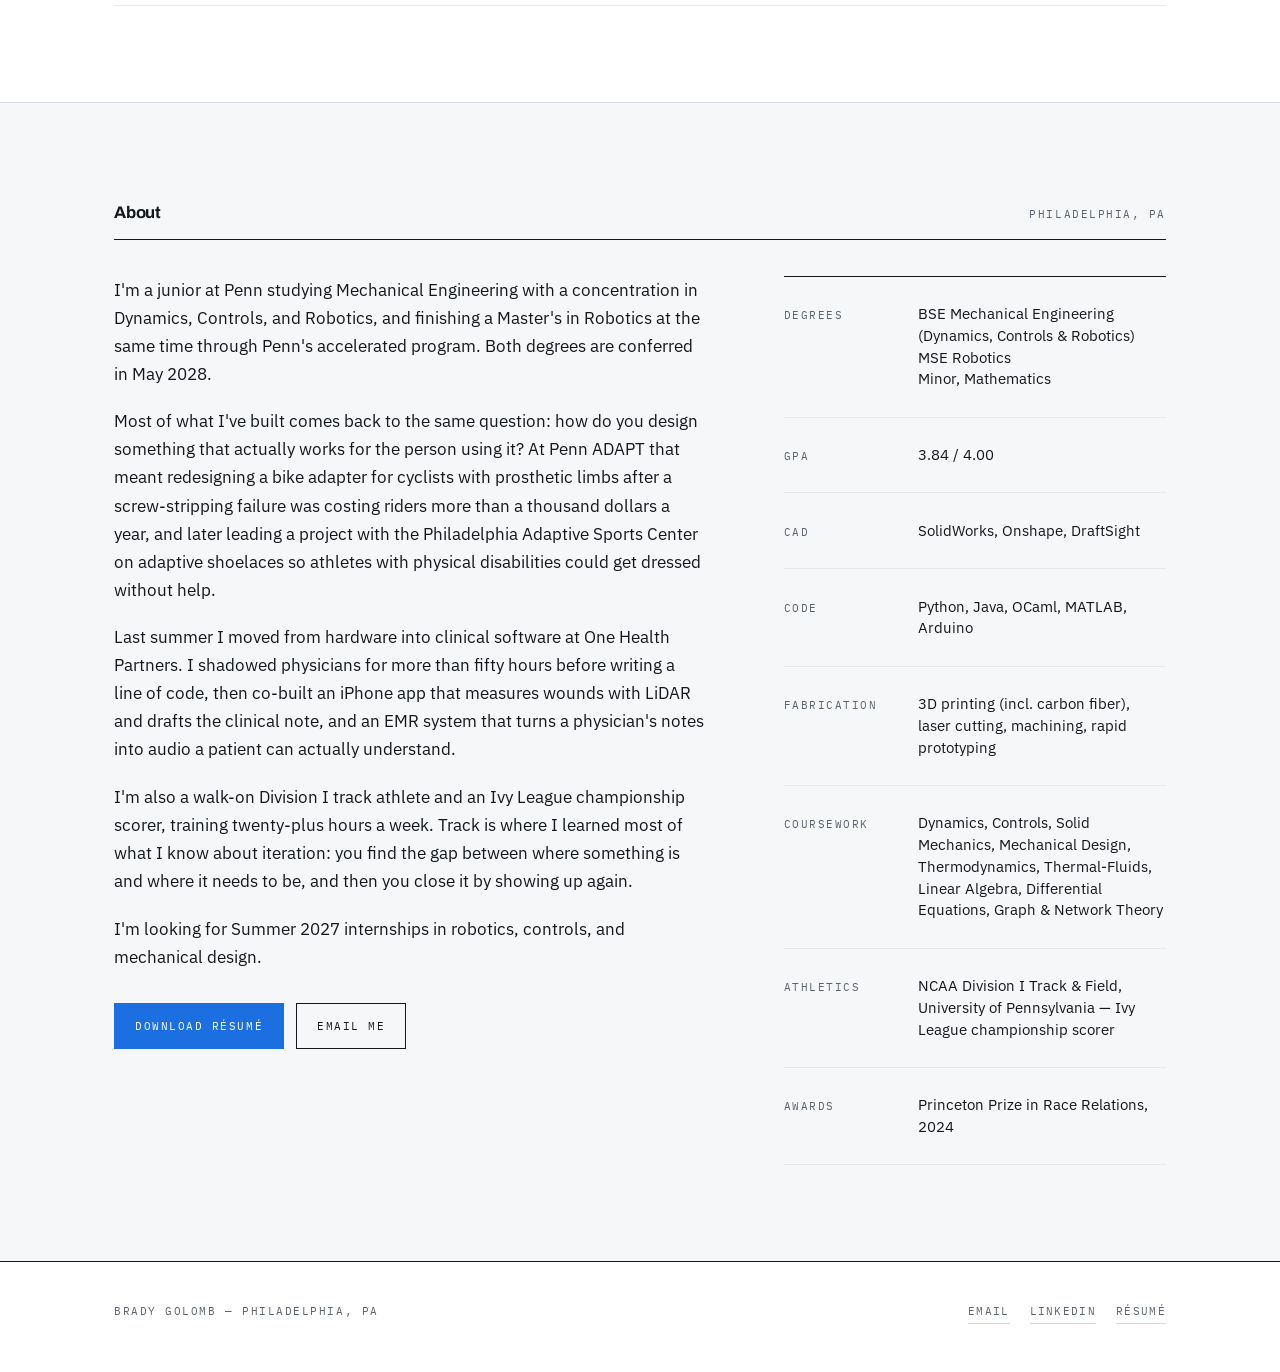
==== commit d09703cb: "Add files via upload" ====
--- a/index.html
+++ b/index.html
@@ -75,8 +75,8 @@
       <a class="index-row" href="emr-podcast.html">
         <div class="ix-num">02</div>
         <div>
-          <div class="ix-title">EMR with Patient Audio Briefings</div>
-          <div class="ix-sub">A records system that turns clinical notes into a plain-language podcast patients can listen to after discharge.</div>
+          <div class="ix-title">Wound Care Discharge System</div>
+          <div class="ix-sub">One button in the EMR that turns a discharge chart into a plain-language podcast for the patient.</div>
         </div>
         <div class="ix-meta">One Health Partners</div>
         <div class="ix-meta">2026</div>
--- a/style.css
+++ b/style.css
@@ -605,22 +605,27 @@
 }
 
 .fig-portrait img {
-  max-width: 320px;
+  max-width: 240px;
   margin-left: auto;
   margin-right: auto;
   border: none;
   background: transparent;
 }
 
-.fig-portrait figcaption { text-align: center; }
+.fig-portrait figcaption {
+  text-align: center;
+  max-width: 240px;
+  margin-left: auto;
+  margin-right: auto;
+}
 
 @media (max-width: 780px) {
-  .fig-portrait img { max-width: 280px; }
+  .fig-portrait img { max-width: 220px; }
 }
 
 /* portrait placeholder, used before screenshots are added */
 .img-slot-portrait {
   aspect-ratio: 9 / 19.5;
-  max-width: 320px;
+  max-width: 240px;
   margin: 0 auto;
 }
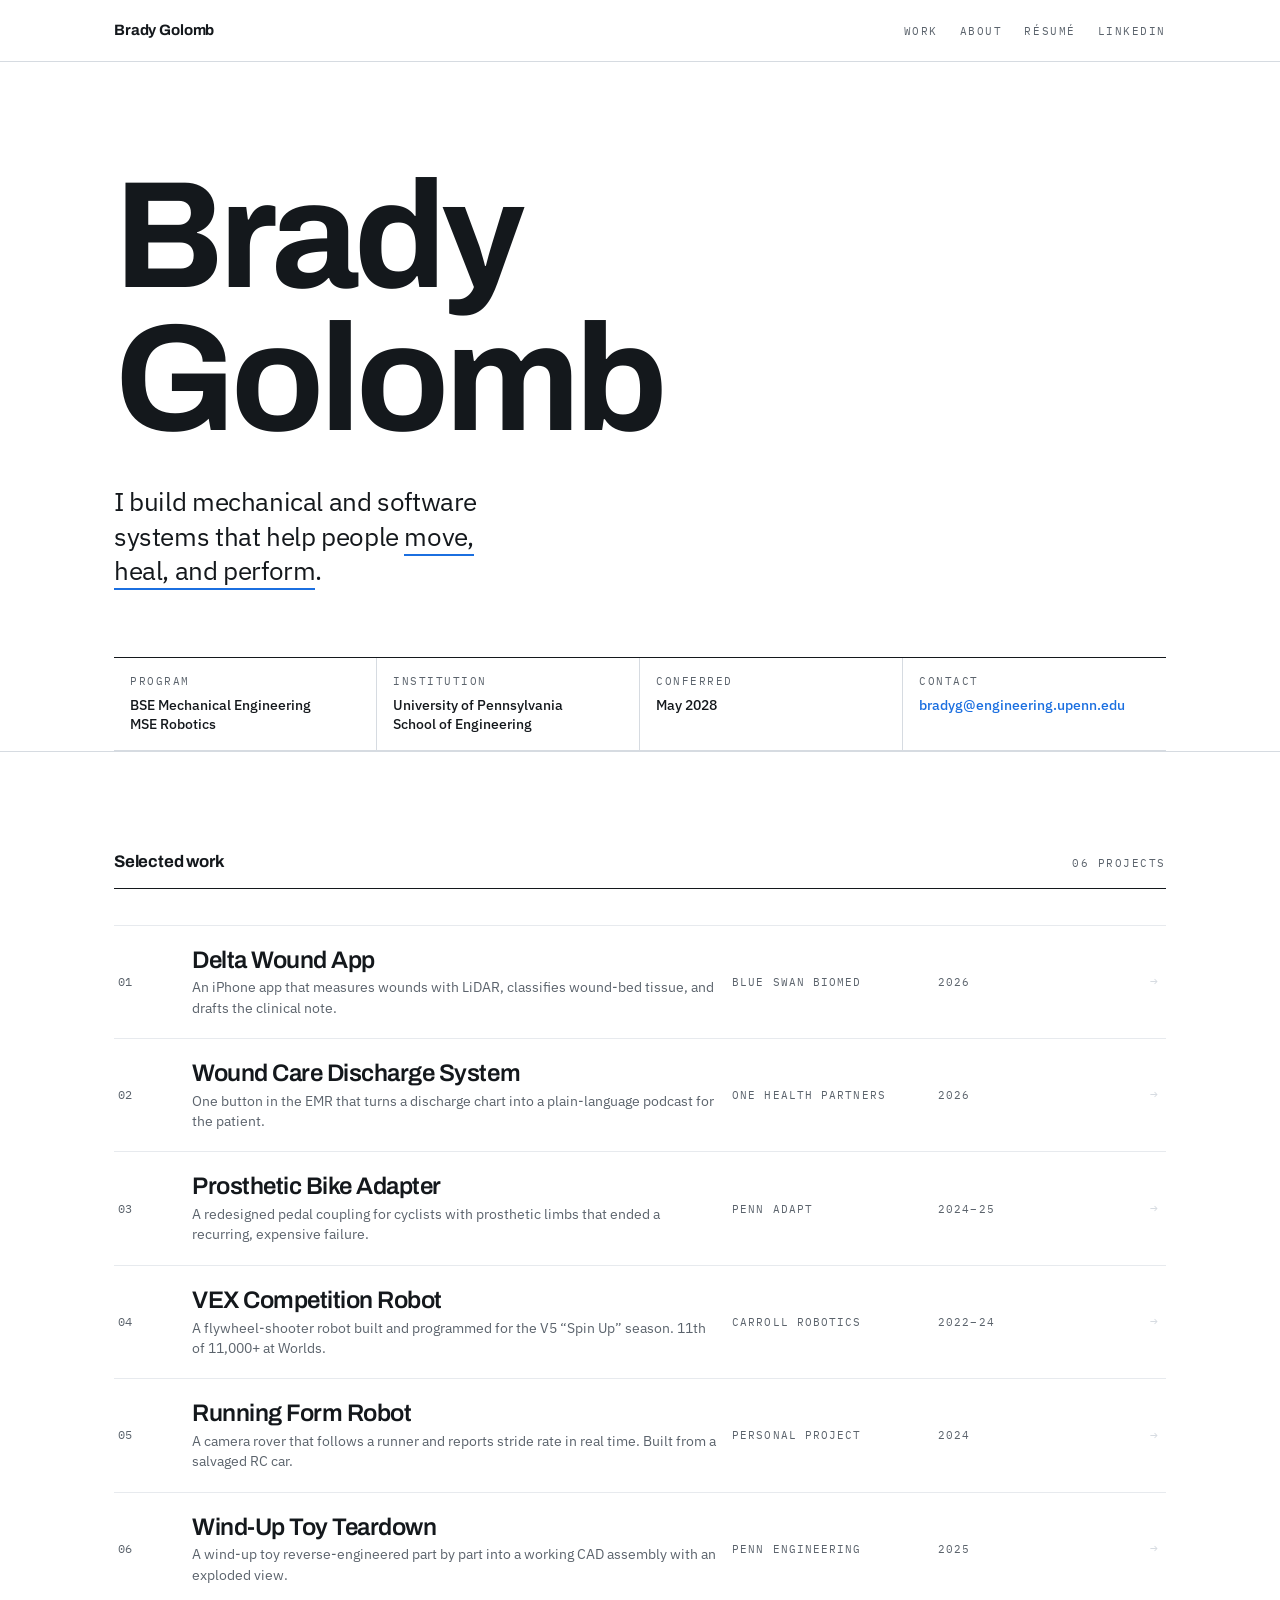
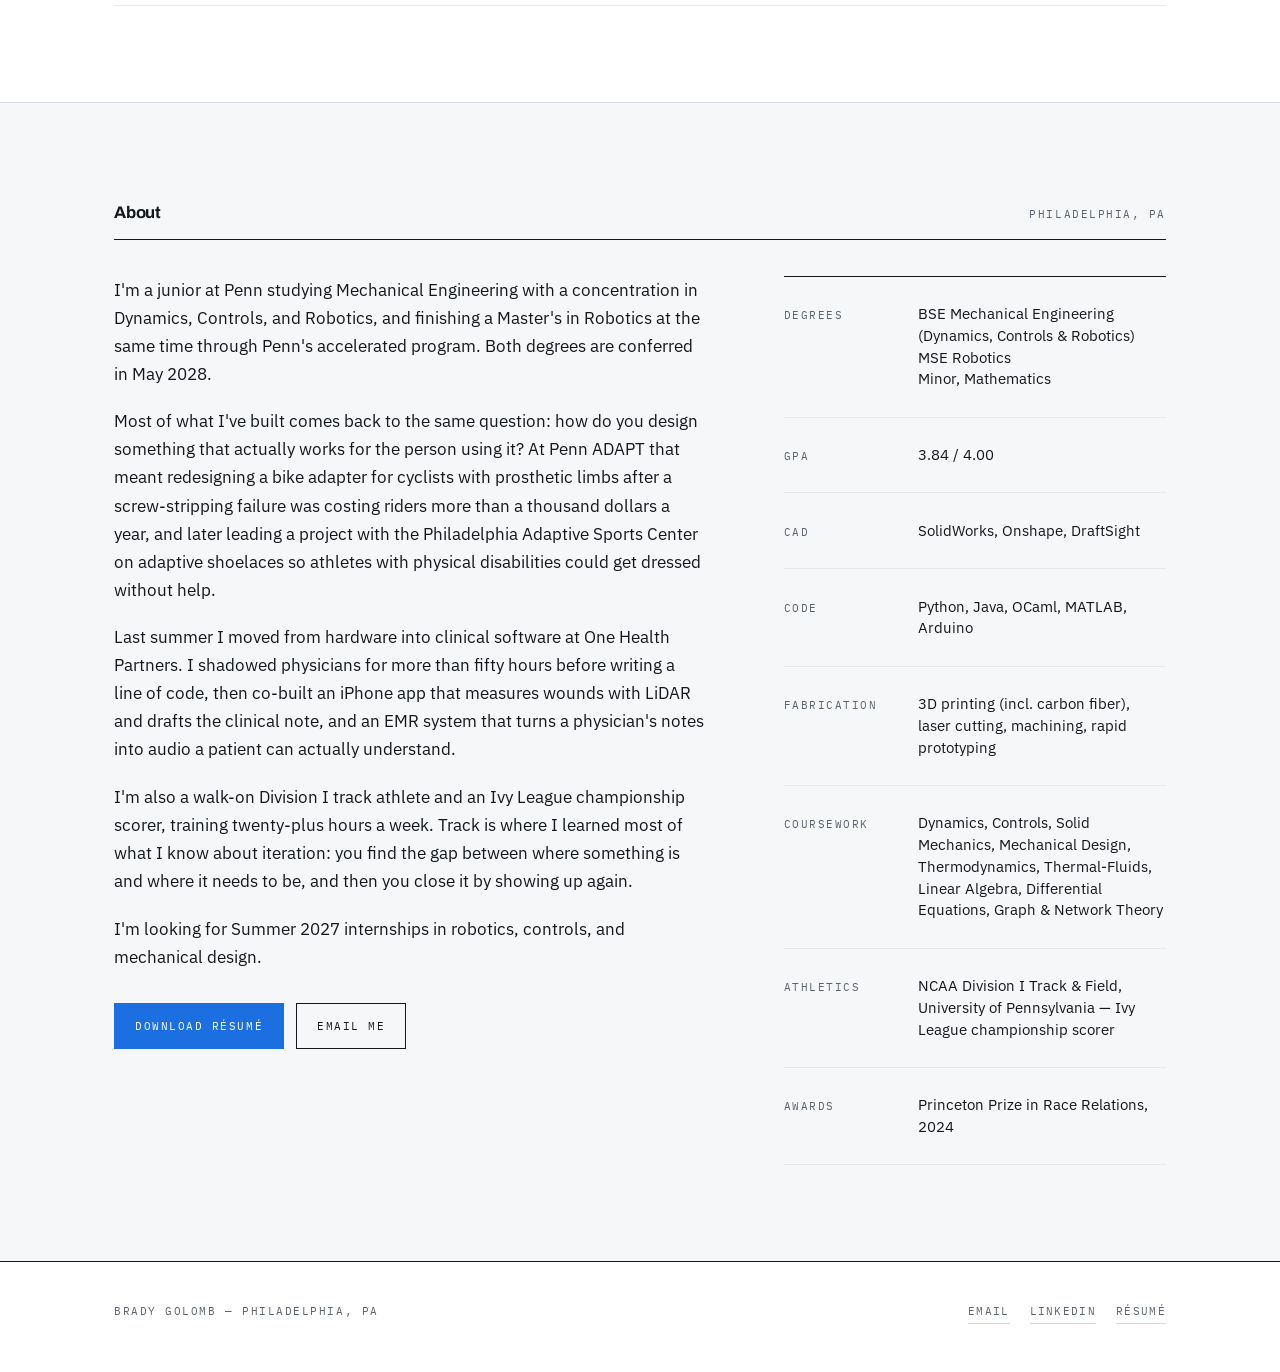
==== commit 4cf1e45f: "Update index.html" ====
--- a/index.html
+++ b/index.html
@@ -45,7 +45,7 @@
       </div>
       <div class="tb-cell">
         <p class="label">Contact</p>
-        <p class="tb-val"><a href="mailto:bradygolomb06@gmail.com">bradygolomb06@gmail.com</a></p>
+        <p class="tb-val"><a href="mailto:bradyg@engineering.upenn.edu">bradyg@engineering.upenn.edu</a></p>
       </div>
     </div>
   </div>
--- a/style.css
+++ b/style.css
@@ -629,3 +629,34 @@
   max-width: 240px;
   margin: 0 auto;
 }
+
+/* tall non-phone images (part photos, in-situ shots) */
+.fig-tall img {
+  max-width: 360px;
+  margin-left: auto;
+  margin-right: auto;
+}
+
+.fig-tall figcaption {
+  text-align: center;
+  max-width: 360px;
+  margin-left: auto;
+  margin-right: auto;
+}
+
+/* pull quote — used where a page carries no imagery */
+.pull {
+  margin: clamp(40px, 6vw, 64px) 0;
+  padding: 0 0 0 clamp(20px, 4vw, 36px);
+  border-left: 2px solid var(--select);
+}
+
+.pull p {
+  font-family: var(--f-display);
+  font-weight: 600;
+  font-size: clamp(1.25rem, 2.6vw, 1.75rem);
+  line-height: 1.3;
+  letter-spacing: -0.02em;
+  max-width: 24ch;
+  margin: 0;
+}
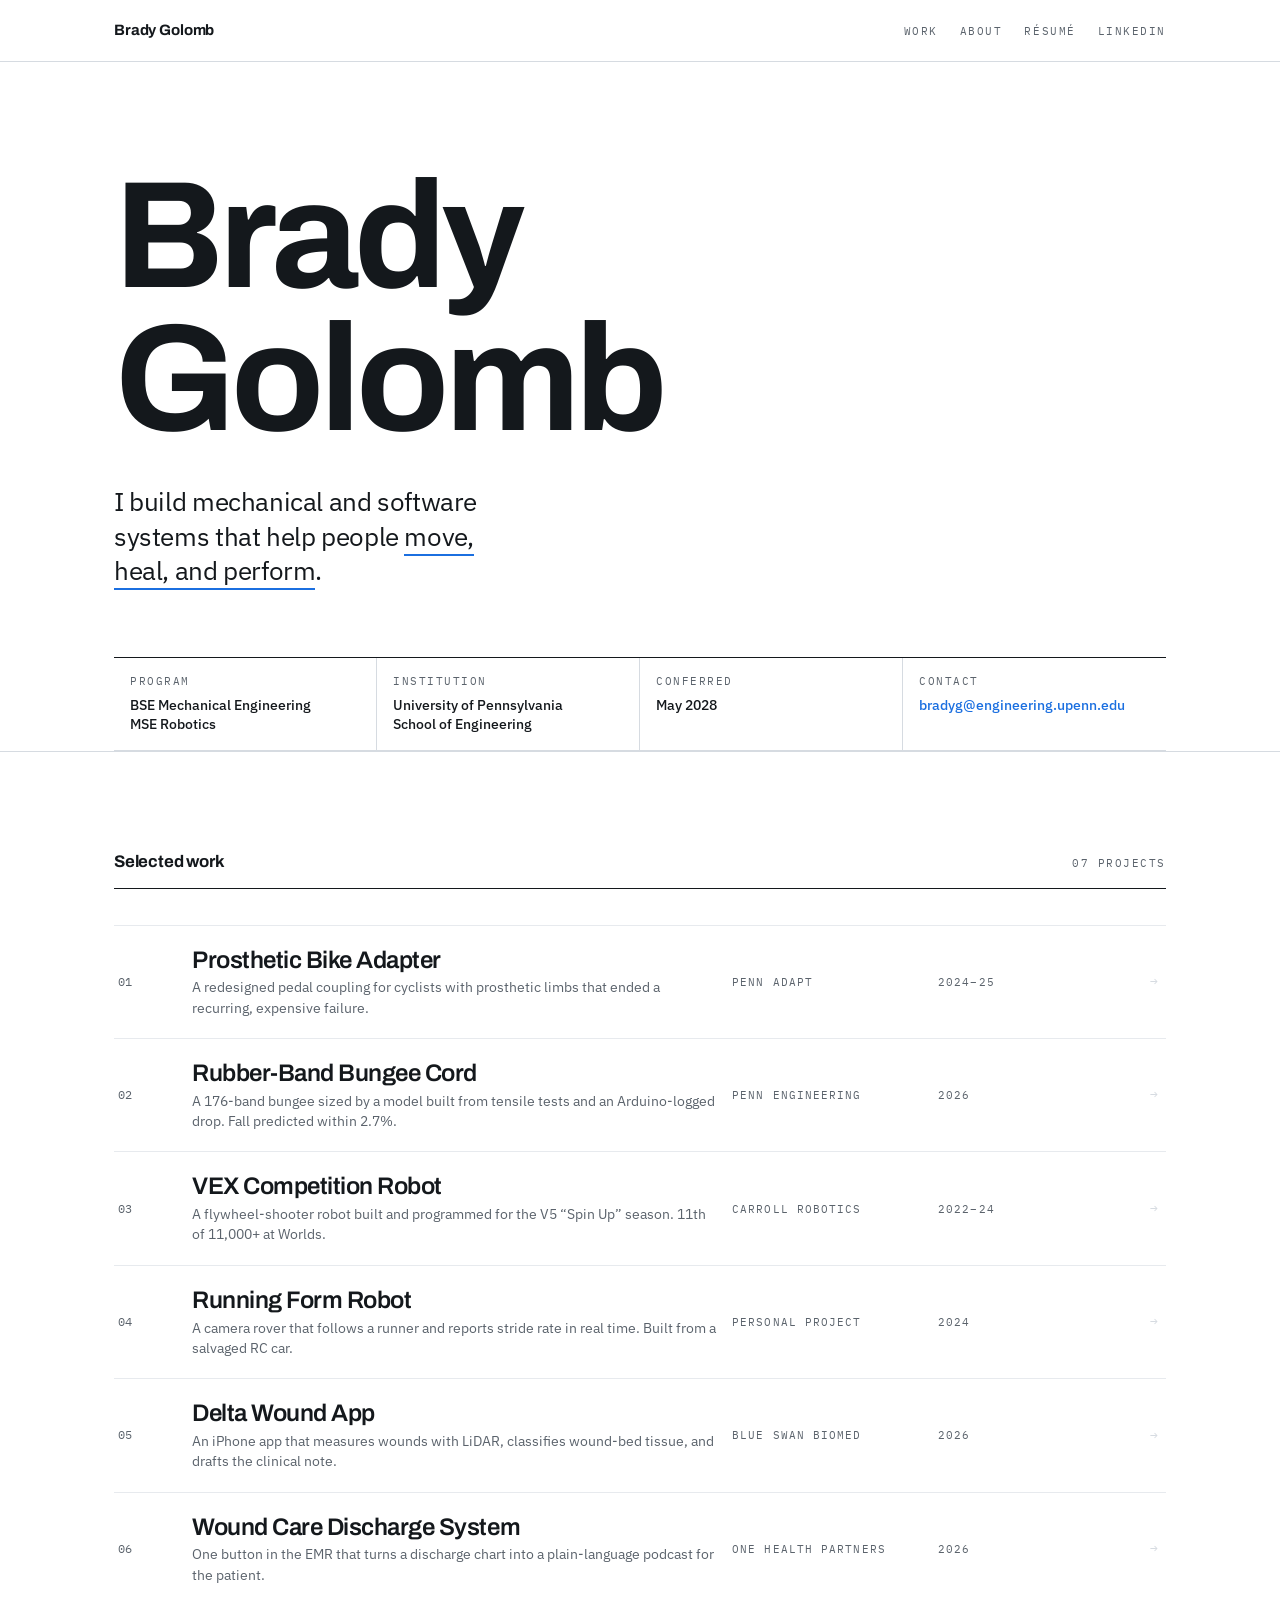
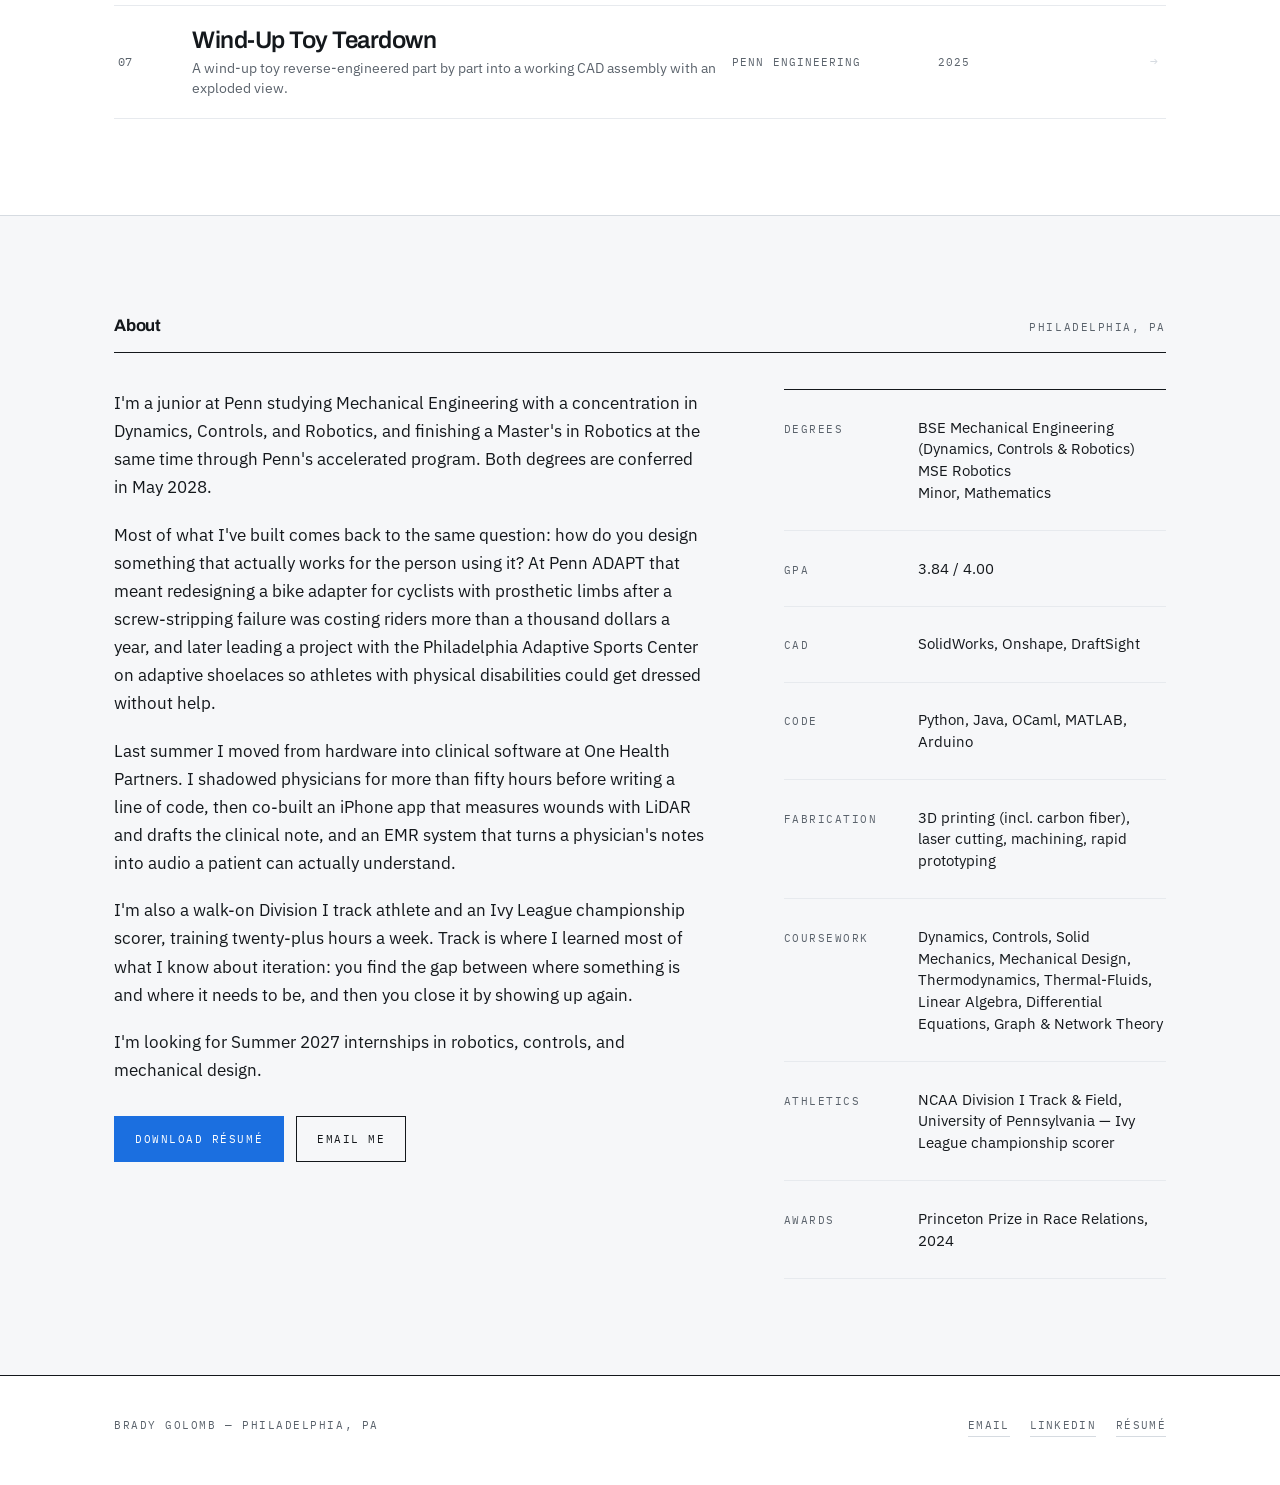
==== commit e127030d: "Add files via upload Add bungee project and reorder" ====
--- a/index.html
+++ b/index.html
@@ -56,13 +56,57 @@
   <div class="wrap">
     <div class="band-head">
       <h2>Selected work</h2>
-      <p class="label count">06 projects</p>
+      <p class="label count">07 projects</p>
     </div>
 
     <div class="index-list">
 
+      <a class="index-row" href="bike-adapter.html">
+        <div class="ix-num">01</div>
+        <div>
+          <div class="ix-title">Prosthetic Bike Adapter</div>
+          <div class="ix-sub">A redesigned pedal coupling for cyclists with prosthetic limbs that ended a recurring, expensive failure.</div>
+        </div>
+        <div class="ix-meta">Penn ADAPT</div>
+        <div class="ix-meta">2024–25</div>
+        <div class="ix-arrow">→</div>
+      </a>
+
+      <a class="index-row" href="bungee.html">
+        <div class="ix-num">02</div>
+        <div>
+          <div class="ix-title">Rubber-Band Bungee Cord</div>
+          <div class="ix-sub">A 176-band bungee sized by a model built from tensile tests and an Arduino-logged drop. Fall predicted within 2.7%.</div>
+        </div>
+        <div class="ix-meta">Penn Engineering</div>
+        <div class="ix-meta">2026</div>
+        <div class="ix-arrow">→</div>
+      </a>
+
+      <a class="index-row" href="vex-robot.html">
+        <div class="ix-num">03</div>
+        <div>
+          <div class="ix-title">VEX Competition Robot</div>
+          <div class="ix-sub">A flywheel-shooter robot built and programmed for the V5 “Spin Up” season. 11th of 11,000+ at Worlds.</div>
+        </div>
+        <div class="ix-meta">Carroll Robotics</div>
+        <div class="ix-meta">2022–24</div>
+        <div class="ix-arrow">→</div>
+      </a>
+
+      <a class="index-row" href="running-robot.html">
+        <div class="ix-num">04</div>
+        <div>
+          <div class="ix-title">Running Form Robot</div>
+          <div class="ix-sub">A camera rover that follows a runner and reports stride rate in real time. Built from a salvaged RC car.</div>
+        </div>
+        <div class="ix-meta">Personal project</div>
+        <div class="ix-meta">2024</div>
+        <div class="ix-arrow">→</div>
+      </a>
+
       <a class="index-row" href="wound-care-app.html">
-        <div class="ix-num">01</div>
+        <div class="ix-num">05</div>
         <div>
           <div class="ix-title">Delta Wound App</div>
           <div class="ix-sub">An iPhone app that measures wounds with LiDAR, classifies wound-bed tissue, and drafts the clinical note.</div>
@@ -73,7 +117,7 @@
       </a>
 
       <a class="index-row" href="emr-podcast.html">
-        <div class="ix-num">02</div>
+        <div class="ix-num">06</div>
         <div>
           <div class="ix-title">Wound Care Discharge System</div>
           <div class="ix-sub">One button in the EMR that turns a discharge chart into a plain-language podcast for the patient.</div>
@@ -83,41 +127,8 @@
         <div class="ix-arrow">→</div>
       </a>
 
-      <a class="index-row" href="bike-adapter.html">
-        <div class="ix-num">03</div>
-        <div>
-          <div class="ix-title">Prosthetic Bike Adapter</div>
-          <div class="ix-sub">A redesigned pedal coupling for cyclists with prosthetic limbs that ended a recurring, expensive failure.</div>
-        </div>
-        <div class="ix-meta">Penn ADAPT</div>
-        <div class="ix-meta">2024–25</div>
-        <div class="ix-arrow">→</div>
-      </a>
-
-      <a class="index-row" href="vex-robot.html">
-        <div class="ix-num">04</div>
-        <div>
-          <div class="ix-title">VEX Competition Robot</div>
-          <div class="ix-sub">A flywheel-shooter robot built and programmed for the V5 “Spin Up” season. 11th of 11,000+ at Worlds.</div>
-        </div>
-        <div class="ix-meta">Carroll Robotics</div>
-        <div class="ix-meta">2022–24</div>
-        <div class="ix-arrow">→</div>
-      </a>
-
-      <a class="index-row" href="running-robot.html">
-        <div class="ix-num">05</div>
-        <div>
-          <div class="ix-title">Running Form Robot</div>
-          <div class="ix-sub">A camera rover that follows a runner and reports stride rate in real time. Built from a salvaged RC car.</div>
-        </div>
-        <div class="ix-meta">Personal project</div>
-        <div class="ix-meta">2024</div>
-        <div class="ix-arrow">→</div>
-      </a>
-
       <a class="index-row" href="wind-up-toy.html">
-        <div class="ix-num">06</div>
+        <div class="ix-num">07</div>
         <div>
           <div class="ix-title">Wind-Up Toy Teardown</div>
           <div class="ix-sub">A wind-up toy reverse-engineered part by part into a working CAD assembly with an exploded view.</div>
@@ -153,7 +164,7 @@
 
         <div class="btn-row">
           <a class="btn btn-primary" href="resume.pdf">Download résumé</a>
-          <a class="btn" href="mailto:bradygolomb06@gmail.com">Email me</a>
+          <a class="btn" href="mailto:bradyg@engineering.upenn.edu">Email me</a>
         </div>
       </div>
 
@@ -201,7 +212,7 @@
   <div class="wrap foot-inner">
     <p class="label">Brady Golomb — Philadelphia, PA</p>
     <div class="foot-links">
-      <a href="mailto:bradygolomb06@gmail.com">Email</a>
+      <a href="mailto:bradyg@engineering.upenn.edu">Email</a>
       <a href="https://www.linkedin.com/in/bradygolomb">LinkedIn</a>
       <a href="resume.pdf">Résumé</a>
     </div>
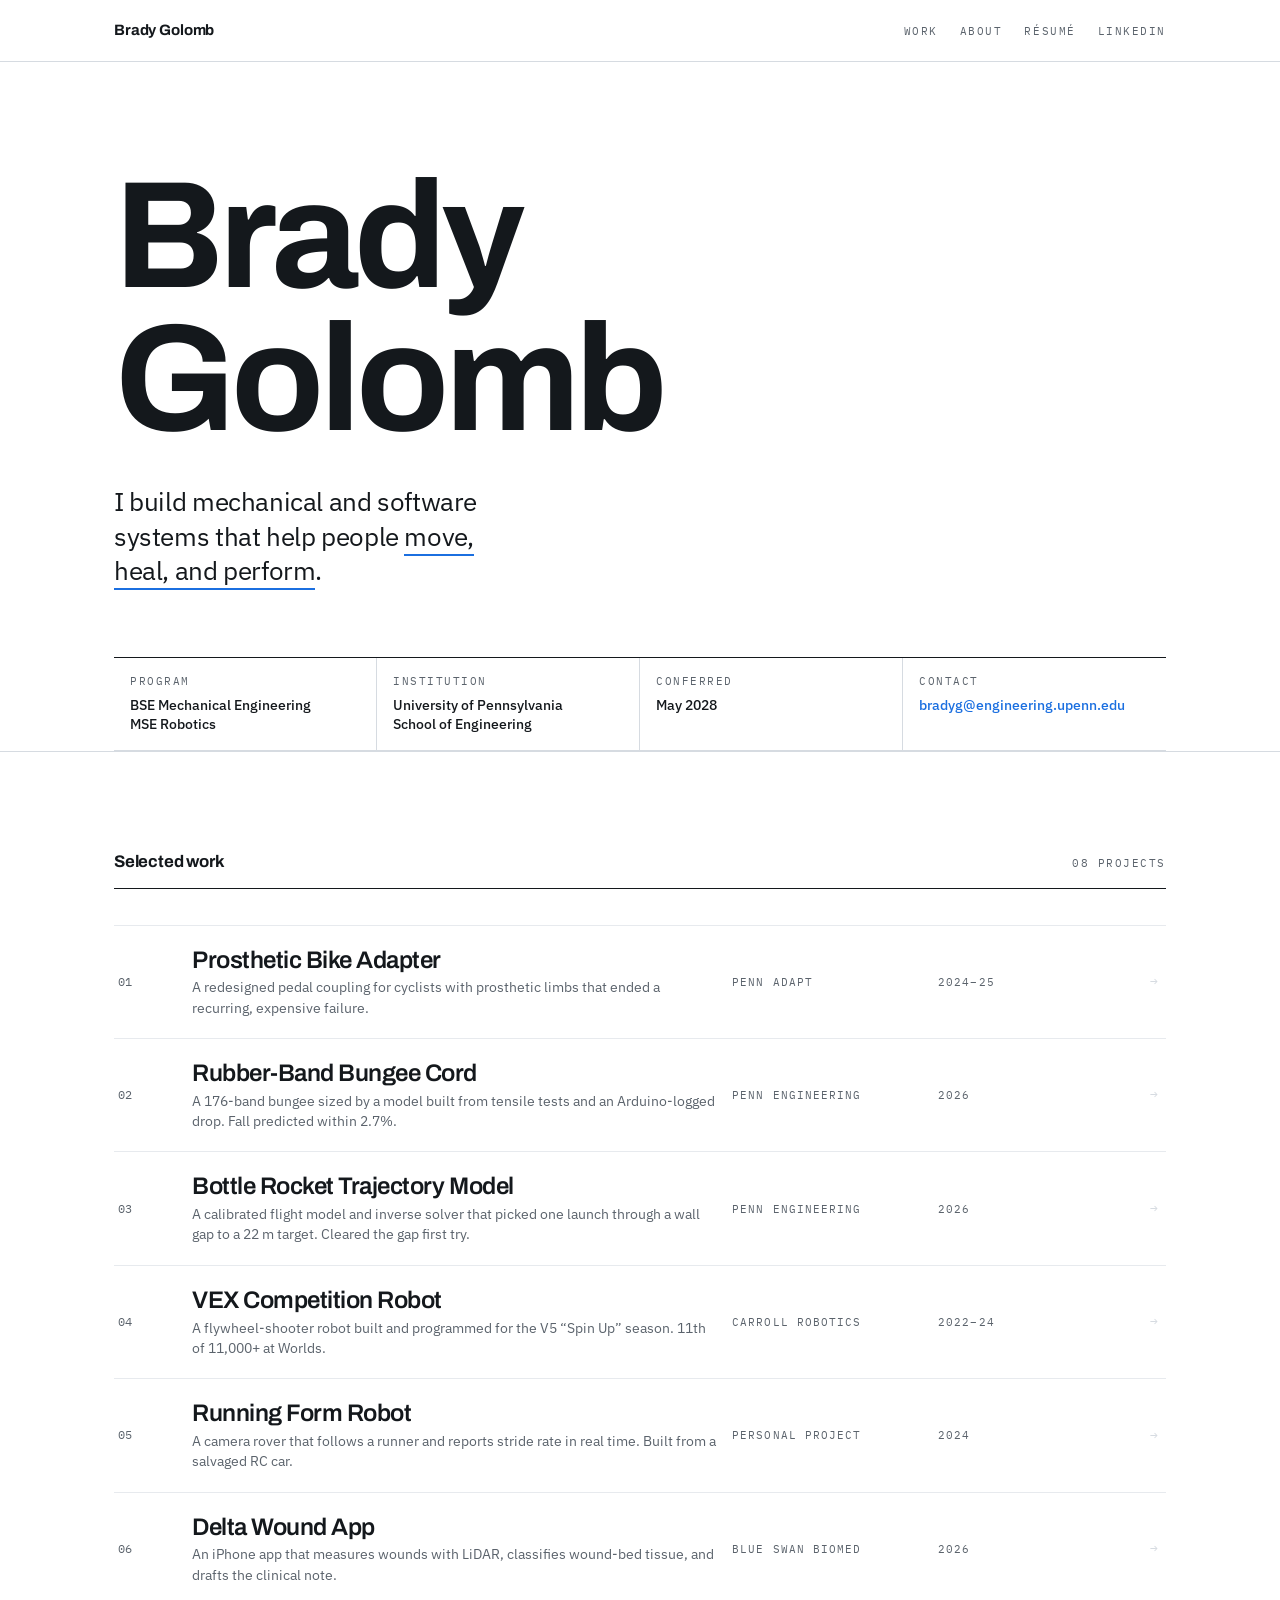
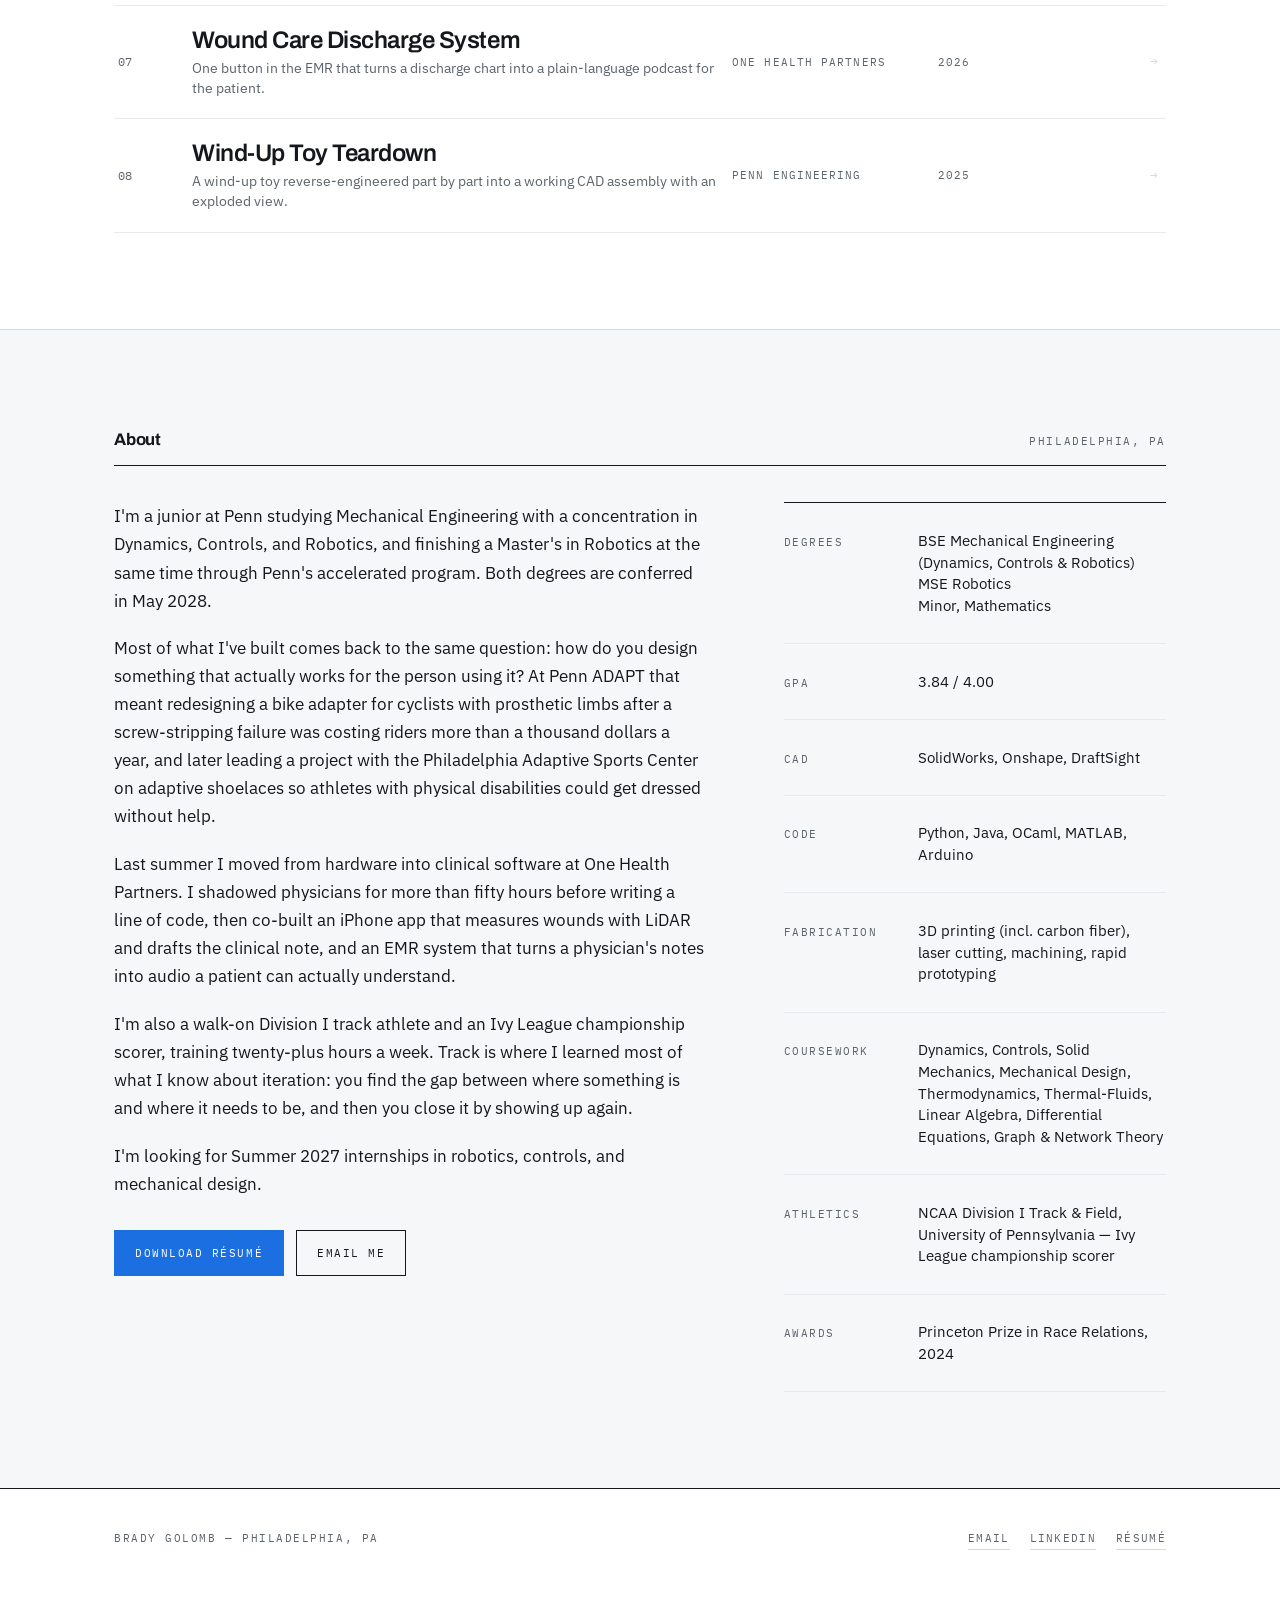
==== commit 055e446c: "Add files via upload Rocket project" ====
--- a/index.html
+++ b/index.html
@@ -56,7 +56,7 @@
   <div class="wrap">
     <div class="band-head">
       <h2>Selected work</h2>
-      <p class="label count">07 projects</p>
+      <p class="label count">08 projects</p>
     </div>
 
     <div class="index-list">
@@ -83,8 +83,19 @@
         <div class="ix-arrow">→</div>
       </a>
 
+      <a class="index-row" href="rocket.html">
+        <div class="ix-num">03</div>
+        <div>
+          <div class="ix-title">Bottle Rocket Trajectory Model</div>
+          <div class="ix-sub">A calibrated flight model and inverse solver that picked one launch through a wall gap to a 22 m target. Cleared the gap first try.</div>
+        </div>
+        <div class="ix-meta">Penn Engineering</div>
+        <div class="ix-meta">2026</div>
+        <div class="ix-arrow">→</div>
+      </a>
+
       <a class="index-row" href="vex-robot.html">
-        <div class="ix-num">03</div>
+        <div class="ix-num">04</div>
         <div>
           <div class="ix-title">VEX Competition Robot</div>
           <div class="ix-sub">A flywheel-shooter robot built and programmed for the V5 “Spin Up” season. 11th of 11,000+ at Worlds.</div>
@@ -95,7 +106,7 @@
       </a>
 
       <a class="index-row" href="running-robot.html">
-        <div class="ix-num">04</div>
+        <div class="ix-num">05</div>
         <div>
           <div class="ix-title">Running Form Robot</div>
           <div class="ix-sub">A camera rover that follows a runner and reports stride rate in real time. Built from a salvaged RC car.</div>
@@ -106,7 +117,7 @@
       </a>
 
       <a class="index-row" href="wound-care-app.html">
-        <div class="ix-num">05</div>
+        <div class="ix-num">06</div>
         <div>
           <div class="ix-title">Delta Wound App</div>
           <div class="ix-sub">An iPhone app that measures wounds with LiDAR, classifies wound-bed tissue, and drafts the clinical note.</div>
@@ -117,7 +128,7 @@
       </a>
 
       <a class="index-row" href="emr-podcast.html">
-        <div class="ix-num">06</div>
+        <div class="ix-num">07</div>
         <div>
           <div class="ix-title">Wound Care Discharge System</div>
           <div class="ix-sub">One button in the EMR that turns a discharge chart into a plain-language podcast for the patient.</div>
@@ -128,7 +139,7 @@
       </a>
 
       <a class="index-row" href="wind-up-toy.html">
-        <div class="ix-num">07</div>
+        <div class="ix-num">08</div>
         <div>
           <div class="ix-title">Wind-Up Toy Teardown</div>
           <div class="ix-sub">A wind-up toy reverse-engineered part by part into a working CAD assembly with an exploded view.</div>
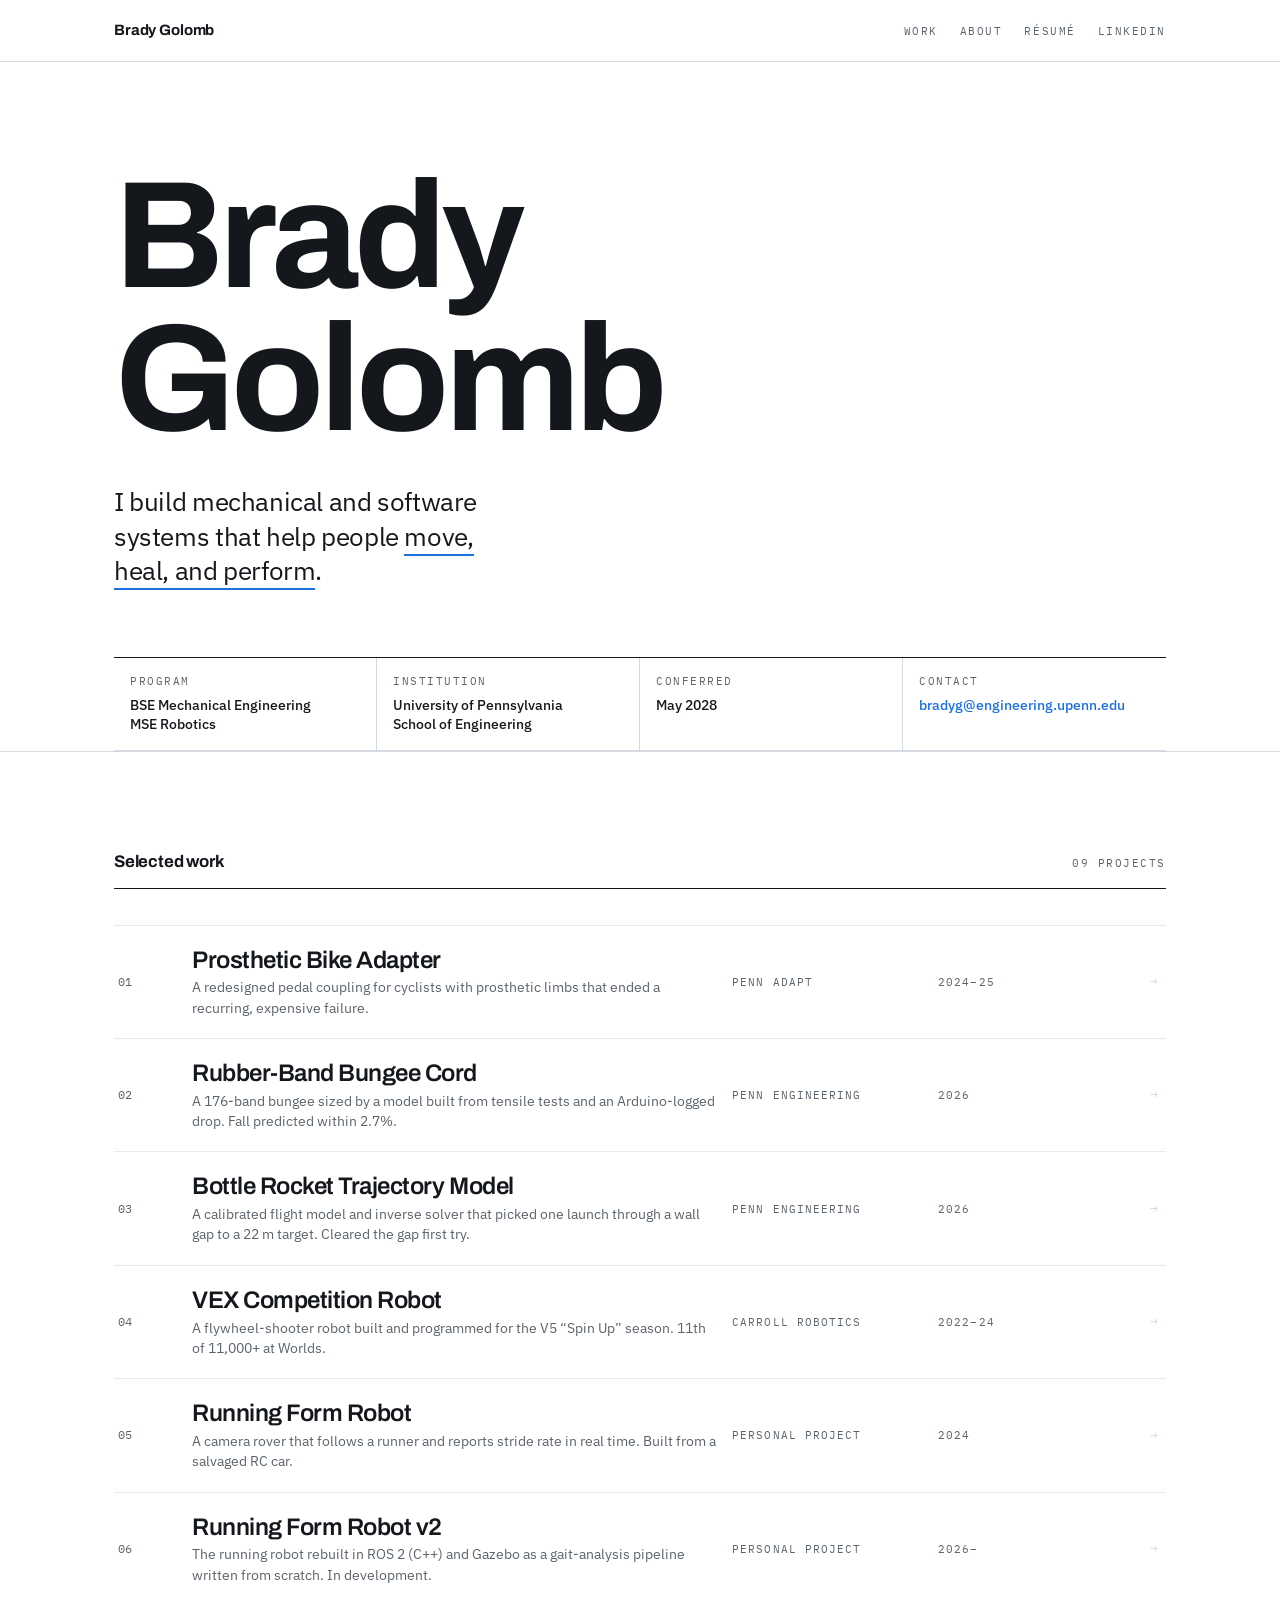
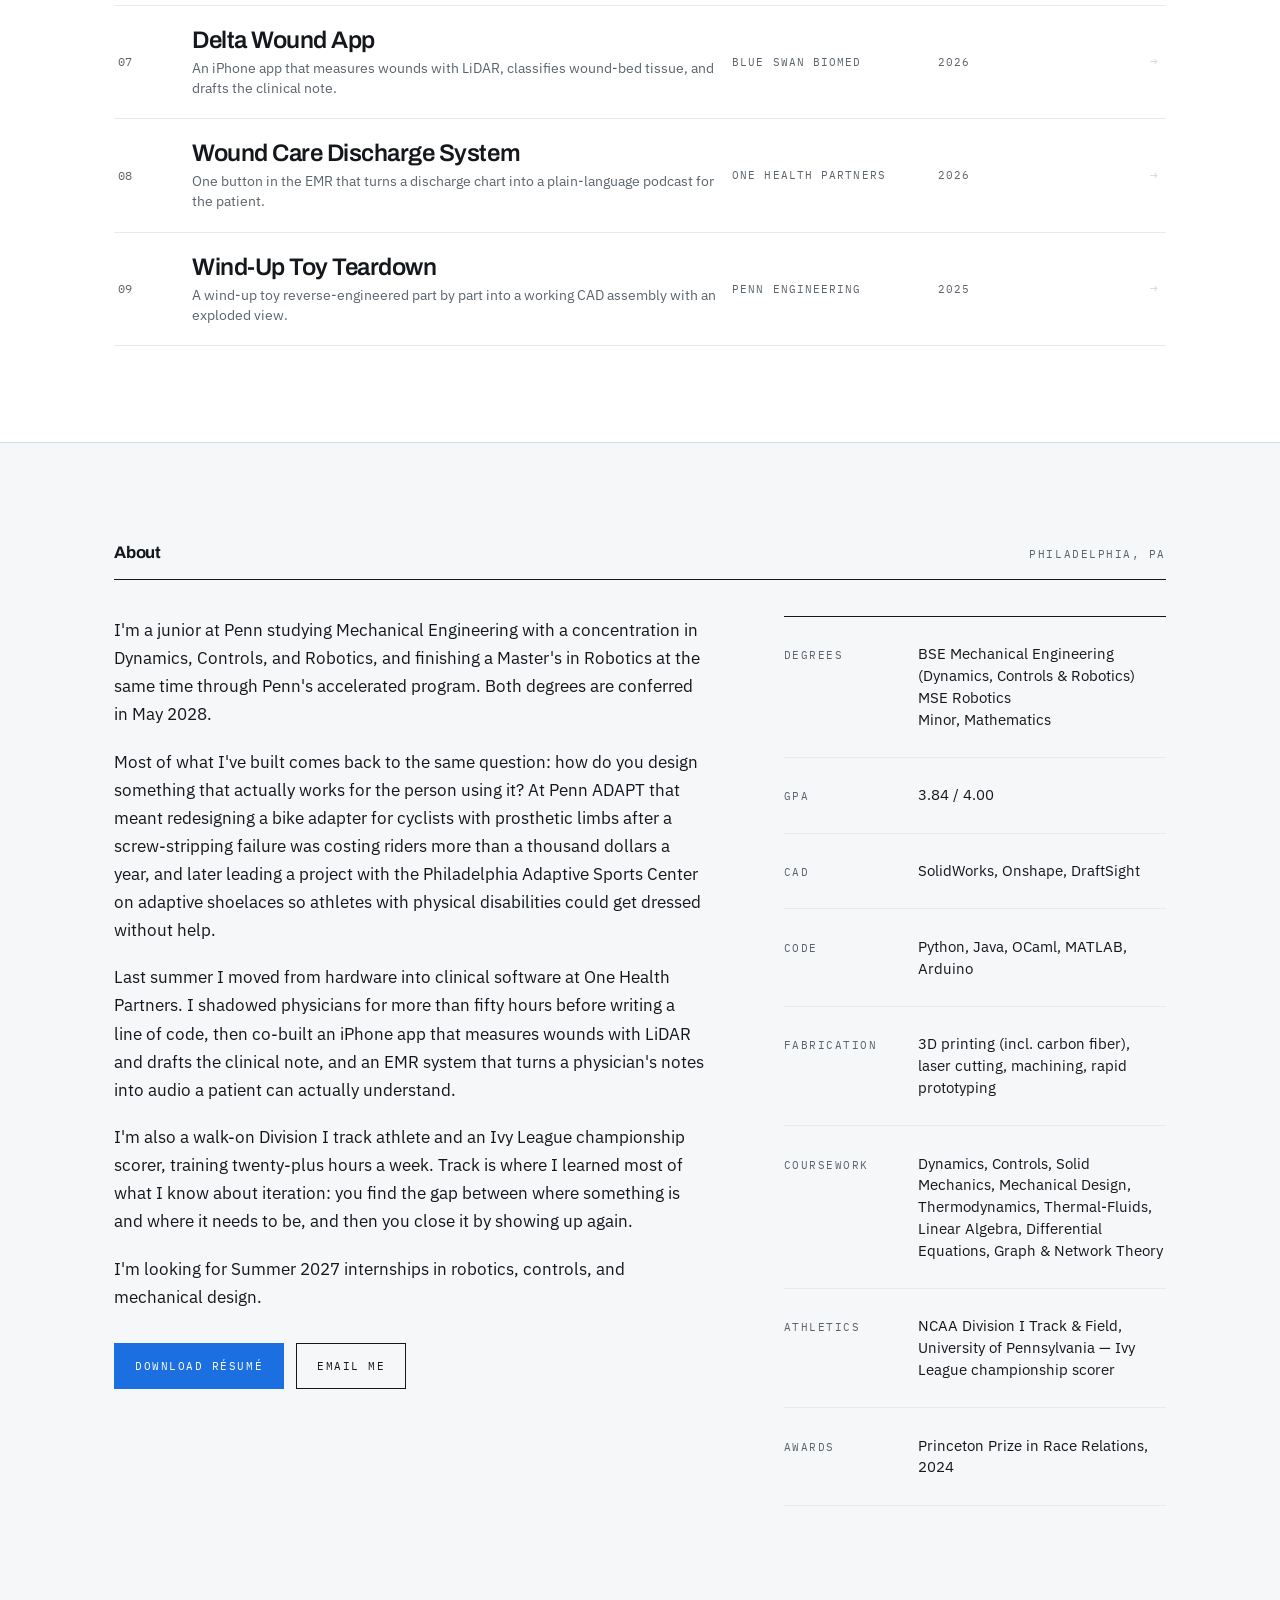
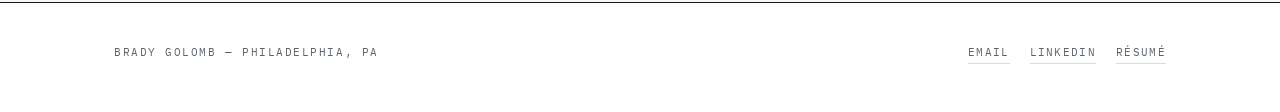
==== commit dae291ef: "Add files via upload V2 Added" ====
--- a/index.html
+++ b/index.html
@@ -56,7 +56,7 @@
   <div class="wrap">
     <div class="band-head">
       <h2>Selected work</h2>
-      <p class="label count">08 projects</p>
+      <p class="label count">09 projects</p>
     </div>
 
     <div class="index-list">
@@ -116,8 +116,19 @@
         <div class="ix-arrow">→</div>
       </a>
 
+      <a class="index-row" href="running-robot-v2.html">
+        <div class="ix-num">06</div>
+        <div>
+          <div class="ix-title">Running Form Robot v2</div>
+          <div class="ix-sub">The running robot rebuilt in ROS 2 (C++) and Gazebo as a gait-analysis pipeline written from scratch. In development.</div>
+        </div>
+        <div class="ix-meta">Personal project</div>
+        <div class="ix-meta">2026–</div>
+        <div class="ix-arrow">→</div>
+      </a>
+
       <a class="index-row" href="wound-care-app.html">
-        <div class="ix-num">06</div>
+        <div class="ix-num">07</div>
         <div>
           <div class="ix-title">Delta Wound App</div>
           <div class="ix-sub">An iPhone app that measures wounds with LiDAR, classifies wound-bed tissue, and drafts the clinical note.</div>
@@ -128,7 +139,7 @@
       </a>
 
       <a class="index-row" href="emr-podcast.html">
-        <div class="ix-num">07</div>
+        <div class="ix-num">08</div>
         <div>
           <div class="ix-title">Wound Care Discharge System</div>
           <div class="ix-sub">One button in the EMR that turns a discharge chart into a plain-language podcast for the patient.</div>
@@ -139,7 +150,7 @@
       </a>
 
       <a class="index-row" href="wind-up-toy.html">
-        <div class="ix-num">08</div>
+        <div class="ix-num">09</div>
         <div>
           <div class="ix-title">Wind-Up Toy Teardown</div>
           <div class="ix-sub">A wind-up toy reverse-engineered part by part into a working CAD assembly with an exploded view.</div>
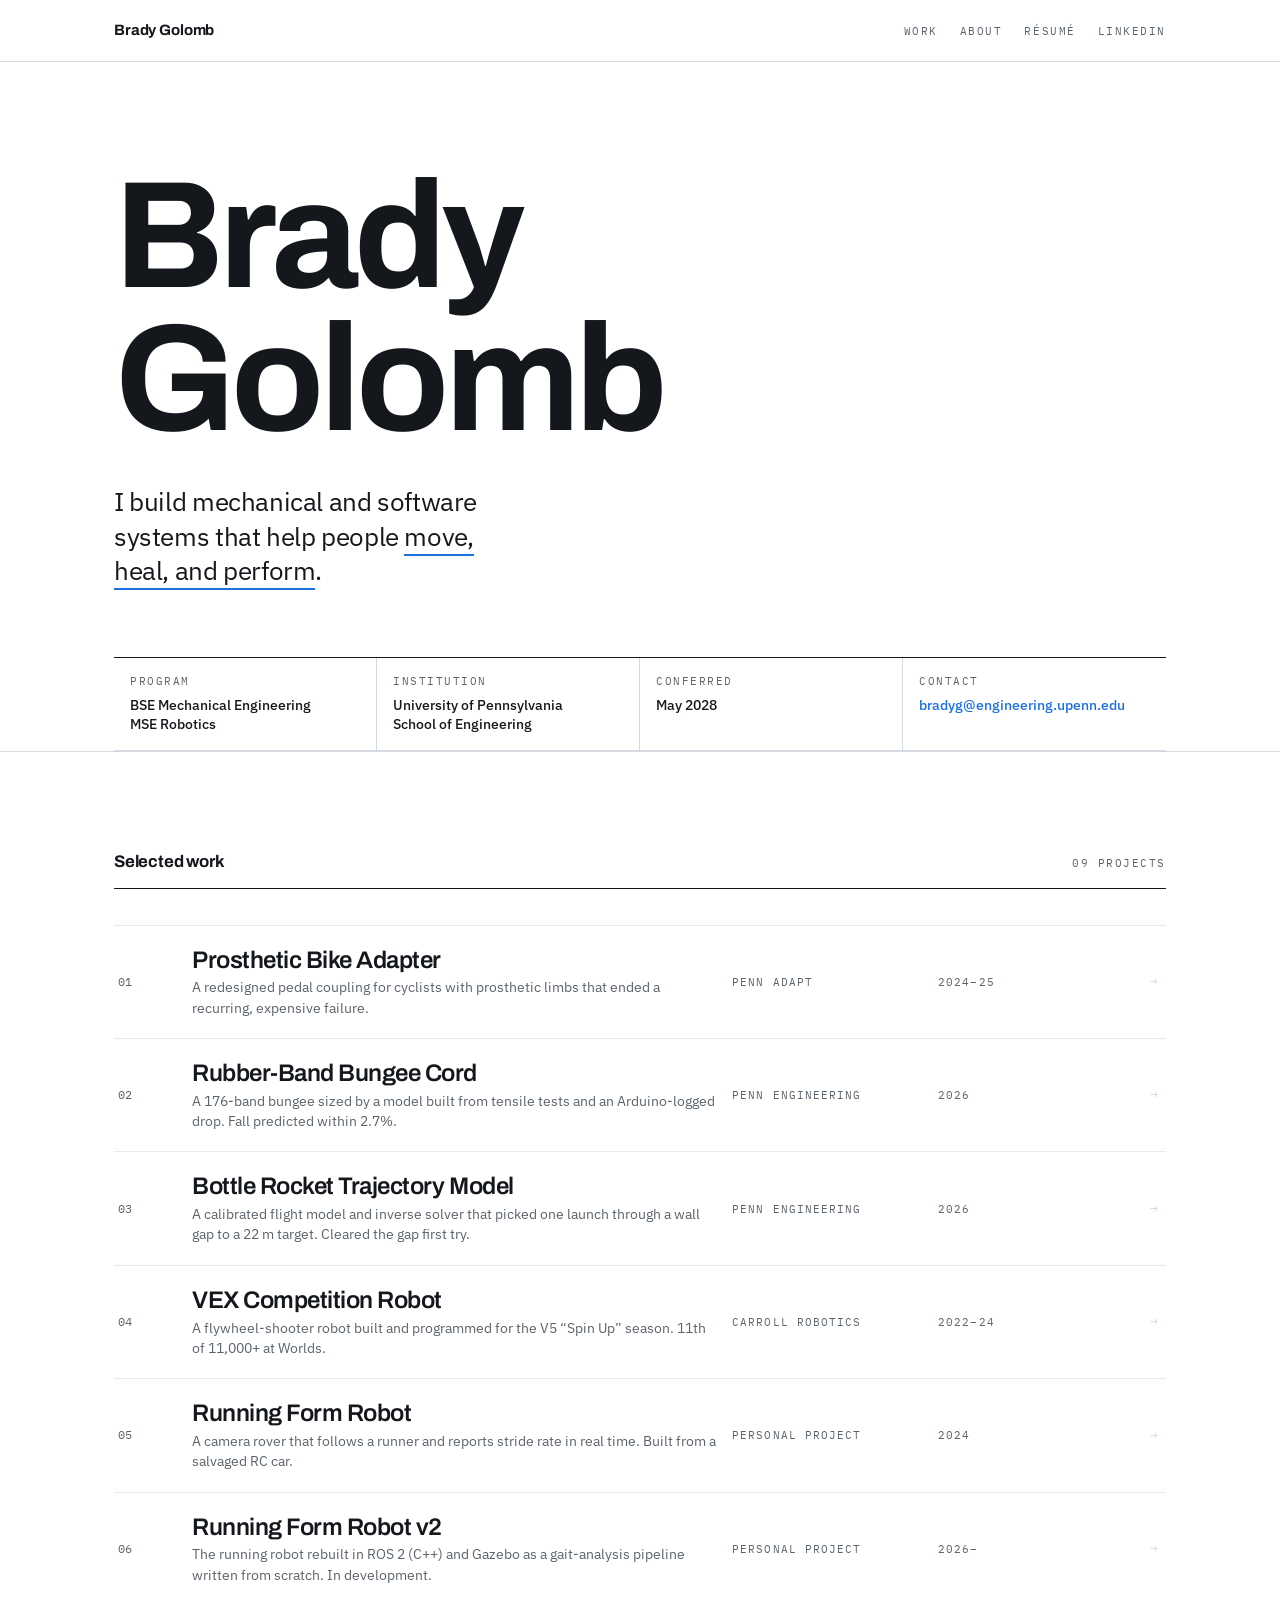
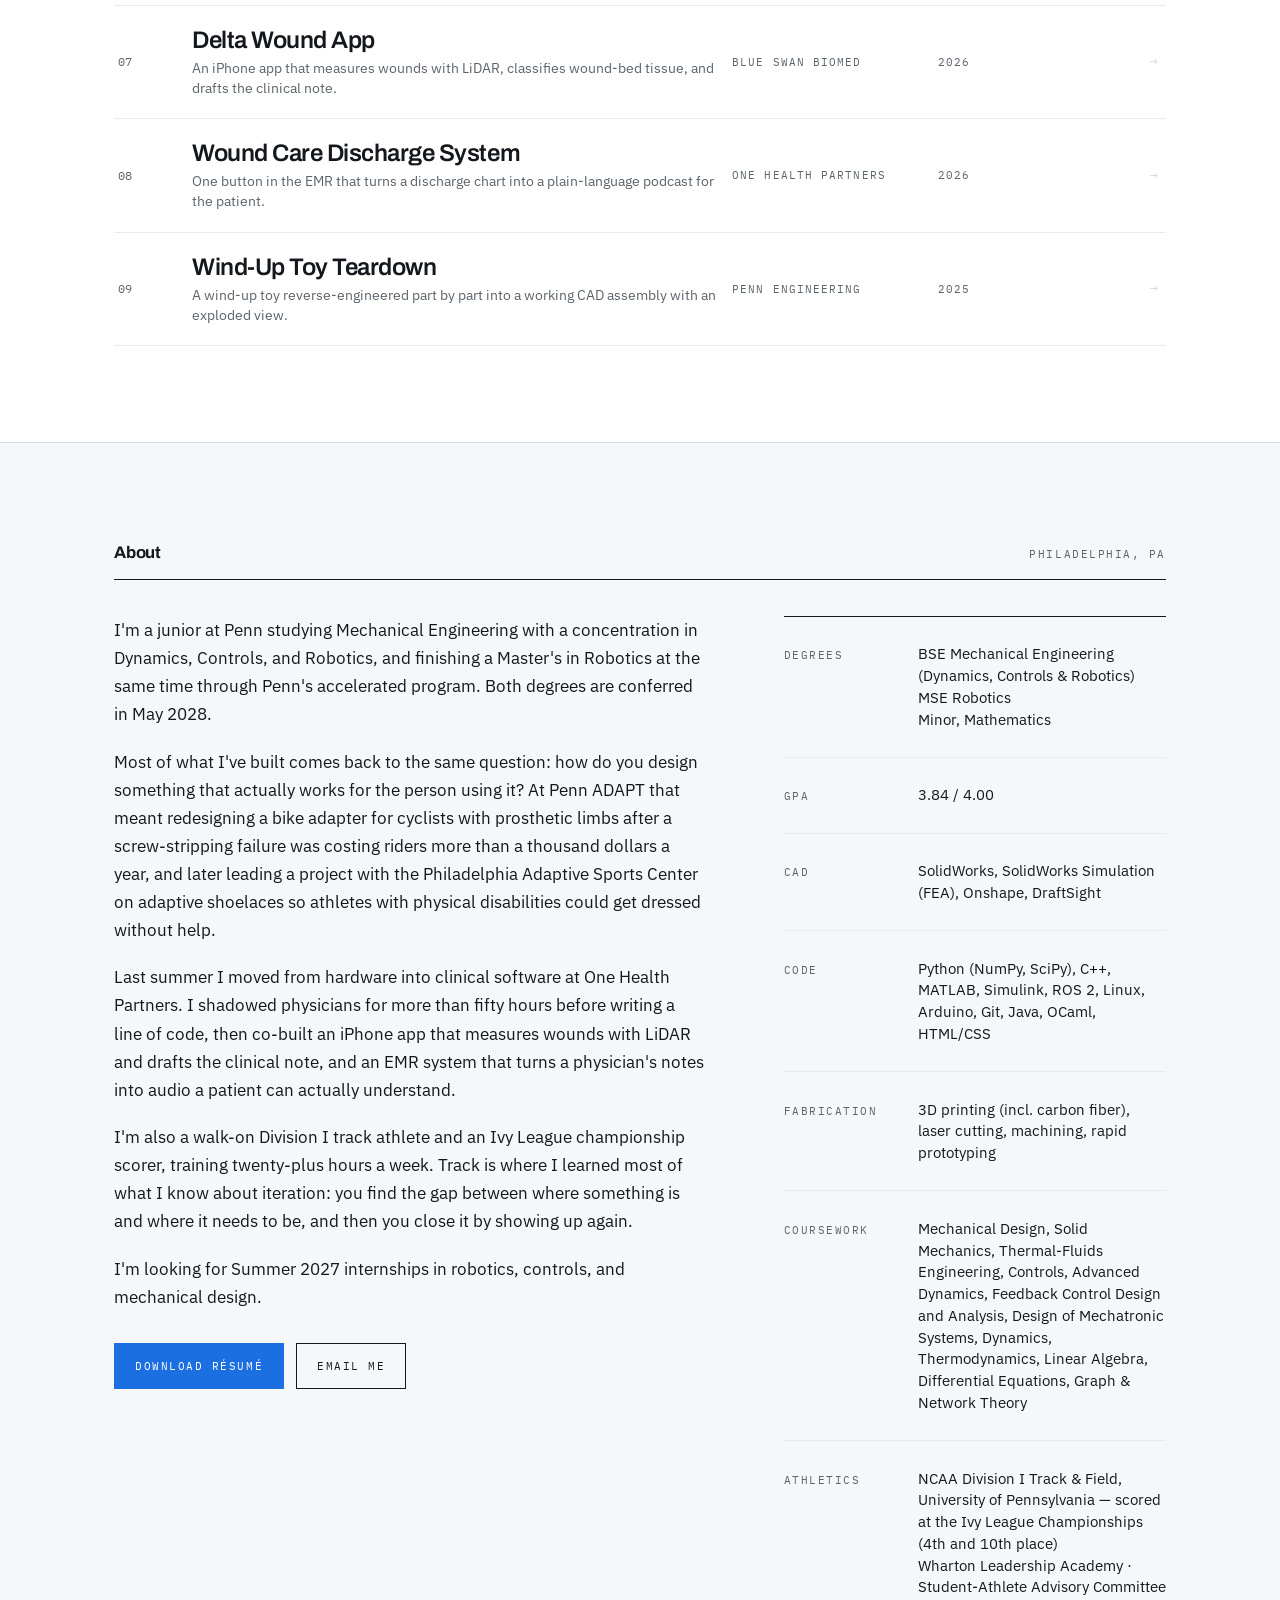
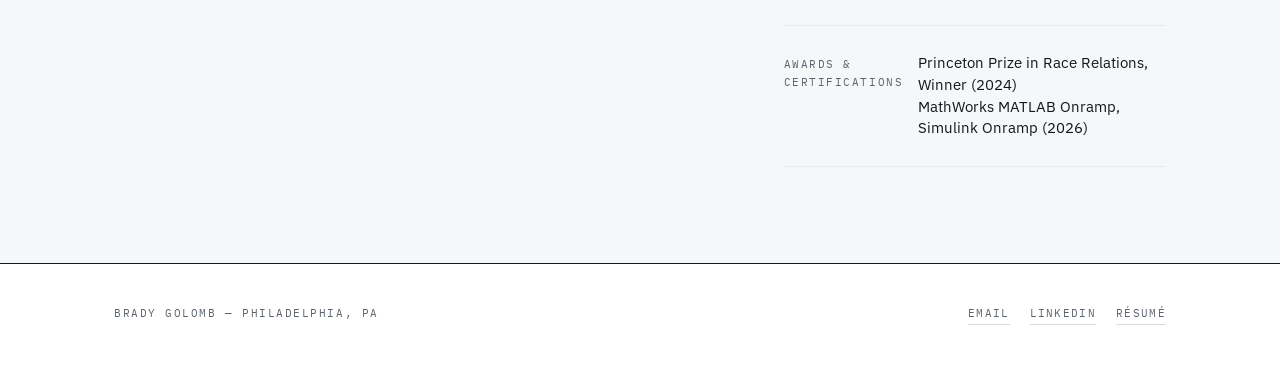
==== commit a96414f0: "Add files via upload Update About" ====
--- a/index.html
+++ b/index.html
@@ -202,11 +202,11 @@
           </div>
           <div class="spec-row">
             <p class="label">CAD</p>
-            <p class="spec-val">SolidWorks, Onshape, DraftSight</p>
+            <p class="spec-val">SolidWorks, SolidWorks Simulation (FEA), Onshape, DraftSight</p>
           </div>
           <div class="spec-row">
             <p class="label">Code</p>
-            <p class="spec-val">Python, Java, OCaml, MATLAB, Arduino</p>
+            <p class="spec-val">Python (NumPy, SciPy), C++, MATLAB, Simulink, ROS 2, Linux, Arduino, Git, Java, OCaml, HTML/CSS</p>
           </div>
           <div class="spec-row">
             <p class="label">Fabrication</p>
@@ -214,15 +214,15 @@
           </div>
           <div class="spec-row">
             <p class="label">Coursework</p>
-            <p class="spec-val">Dynamics, Controls, Solid Mechanics, Mechanical Design, Thermodynamics, Thermal-Fluids, Linear Algebra, Differential Equations, Graph &amp; Network Theory</p>
+            <p class="spec-val">Mechanical Design, Solid Mechanics, Thermal-Fluids Engineering, Controls, Advanced Dynamics, Feedback Control Design and Analysis, Design of Mechatronic Systems, Dynamics, Thermodynamics, Linear Algebra, Differential Equations, Graph &amp; Network Theory</p>
           </div>
           <div class="spec-row">
             <p class="label">Athletics</p>
-            <p class="spec-val">NCAA Division I Track &amp; Field, University of Pennsylvania — Ivy League championship scorer</p>
-          </div>
-          <div class="spec-row">
-            <p class="label">Awards</p>
-            <p class="spec-val">Princeton Prize in Race Relations, 2024</p>
+            <p class="spec-val">NCAA Division I Track &amp; Field, University of Pennsylvania — scored at the Ivy League Championships (4th and 10th place)<br>Wharton Leadership Academy · Student-Athlete Advisory Committee</p>
+          </div>
+          <div class="spec-row">
+            <p class="label">Awards &amp; Certifications</p>
+            <p class="spec-val">Princeton Prize in Race Relations, Winner (2024)<br>MathWorks MATLAB Onramp, Simulink Onramp (2026)</p>
           </div>
         </div>
       </div>
